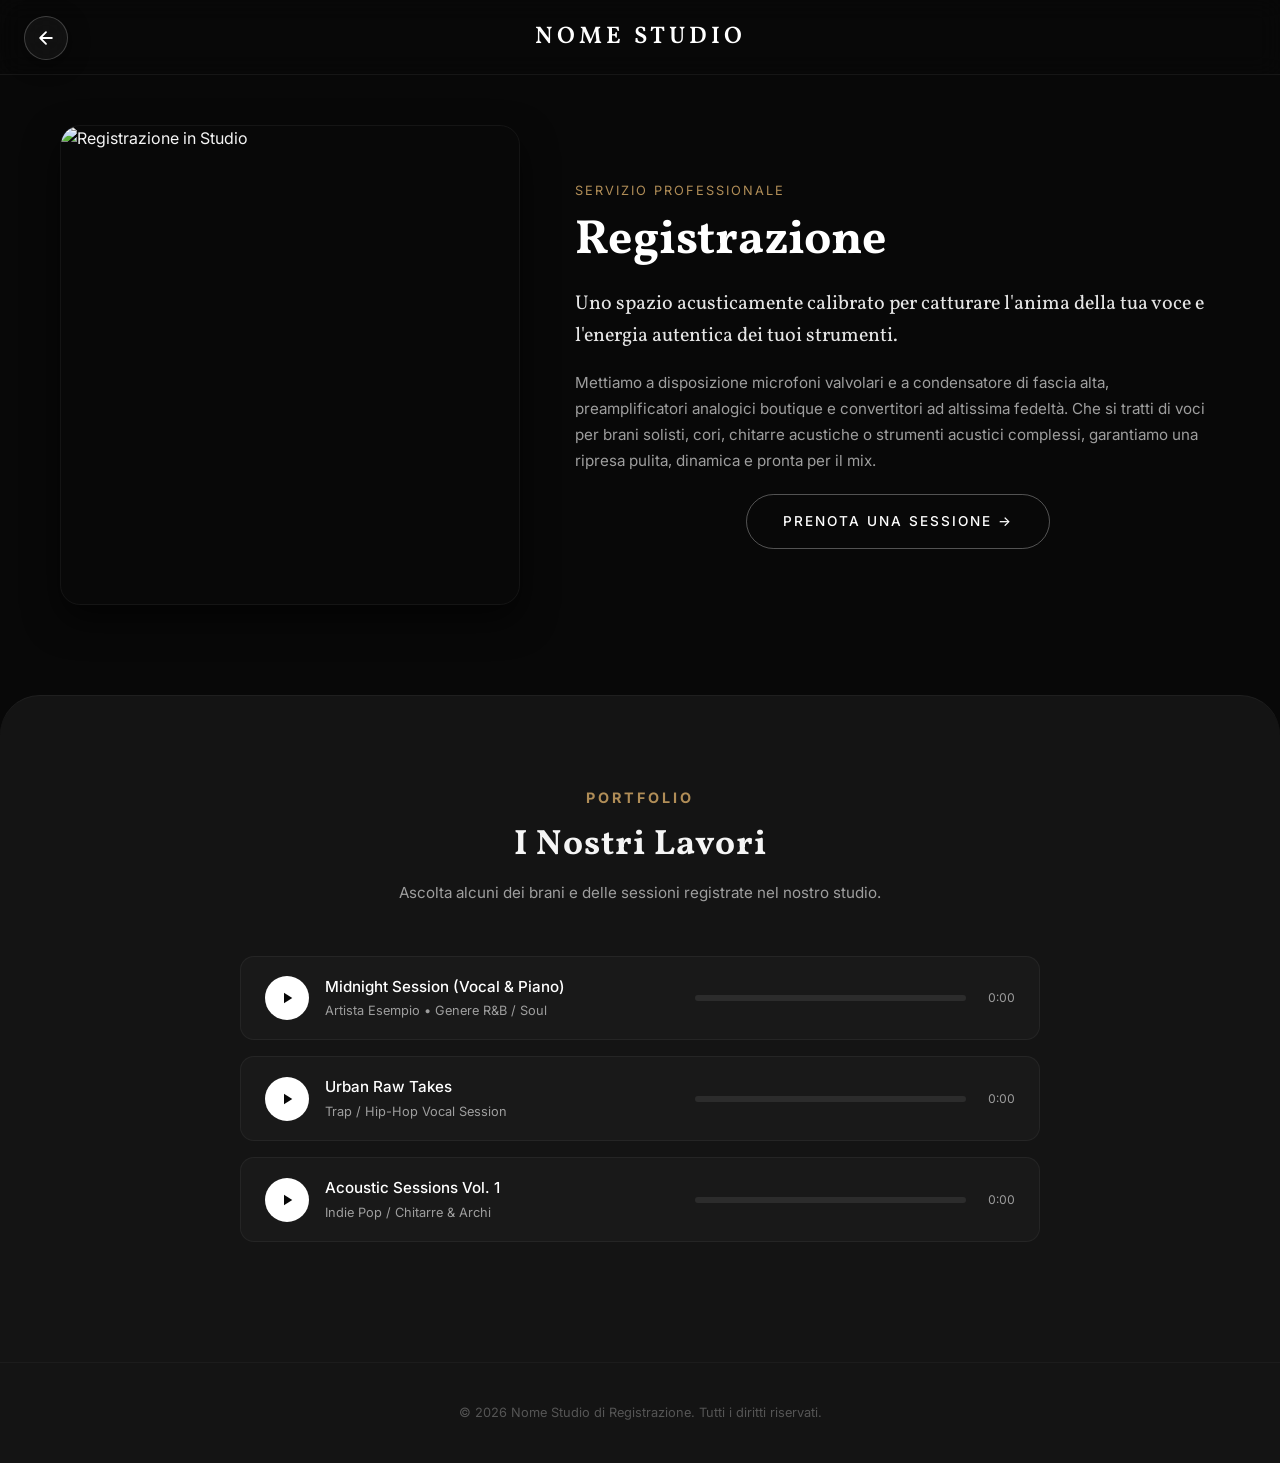
==== servizi/recording.html @ 6c274d0b "Update recording.html" ====
<!DOCTYPE html>
<html lang="it">
<head>
    <meta charset="UTF-8">
    <meta name="viewport" content="width=device-width, initial-scale=1.0">
    <title>Registrazione - Studio di Registrazione</title>
    
    <!-- Google Fonts -->
    <link rel="preconnect" href="https://fonts.googleapis.com">
    <link rel="preconnect" href="https://fonts.gstatic.com" crossorigin>
    <link href="https://fonts.googleapis.com/css2?family=Inter:wght@300;400;500;600&family=Vollkorn:ital,wght@0,400;0,600;0,700;1,400&display=swap" rel="stylesheet">
    
    <!-- File CSS dedicato ai servizi -->
    <link rel="stylesheet" href="servizi.css">
</head>
<body class="service-page-body">

    <!-- 1. PULSANTE FRECCIA FISSO -->
    <a href="../index.html" class="floating-back-btn" title="Torna alla Home" aria-label="Torna indietro">
        <svg width="20" height="20" viewBox="0 0 24 24" fill="none" stroke="currentColor" stroke-width="2.2" stroke-linecap="round" stroke-linejoin="round">
            <path d="M19 12H5M12 19l-7-7 7-7"/>
        </svg>
    </a>

    <!-- 2. HEADER FISSO -->
    <header class="main-header">
        <a href="../index.html" class="logo-link" title="Torna alla Home">
            <h1 class="logo-placeholder">NOME STUDIO</h1>
        </a>
    </header>

    <main class="service-detail-container">

        <!-- 3. PRESENTAZIONE SERVIZIO: FOTO + TESTO -->
        <section class="service-hero-section">
            <div class="container service-hero-grid">
                
                <!-- Immagine (con overlay sfumato e parallasse su mobile) -->
                <div class="service-cover-wrap">
                    <img src="https://images.unsplash.com/photo-1590602847861-f357a9332bbc?q=80&w=1000&auto=format&fit=crop" alt="Registrazione in Studio" class="service-cover-img">
                    <div class="service-cover-overlay"></div>
                </div>

                <!-- Testi + Bottone allineato a destra su PC -->
                <div class="service-info-wrap">
                    <span class="service-tag">Servizio Professionale</span>
                    <h2 class="service-title">Registrazione</h2>
                    
                    <div class="service-description">
                        <p class="lead-text">
                            Uno spazio acusticamente calibrato per catturare l'anima della tua voce e l'energia autentica dei tuoi strumenti.
                        </p>
                        <p>
                            Mettiamo a disposizione microfoni valvolari e a condensatore di fascia alta, preamplificatori analogici boutique e convertitori ad altissima fedeltà. Che si tratti di voci per brani solisti, cori, chitarre acustiche o strumenti acustici complessi, garantiamo una ripresa pulita, dinamica e pronta per il mix.
                        </p>
                    </div>

                    <!-- PULSANTE PRENOTAZIONE ALLINEATO AL TESTO -->
                    <div class="service-cta-wrapper">
                        <a href="../index.html#contactSection" class="service-cta-btn">Prenota una Sessione &rarr;</a>
                    </div>
                </div>

            </div>
        </section>

        <!-- 4. I NOSTRI LAVORI (PLAYER AUDIO CUSTOM) -->
        <section class="portfolio-section">
            <div class="container">
                <div class="portfolio-header">
                    <h3 class="section-subtitle">PORTFOLIO</h3>
                    <h2 class="portfolio-title">I Nostri Lavori</h2>
                    <p class="portfolio-desc">Ascolta alcuni dei brani e delle sessioni registrate nel nostro studio.</p>
                </div>

                <!-- Lista Tracce Audio -->
                <div class="audio-tracks-list">
                    
                    <!-- Traccia 1 -->
                    <div class="custom-audio-card" data-audio="https://www.soundhelix.com/examples/mp3/SoundHelix-Song-1.mp3">
                        <div class="track-left">
                            <button type="button" class="play-btn" aria-label="Riproduci">
                                <svg class="play-icon" viewBox="0 0 24 24" fill="currentColor"><path d="M8 5v14l11-7z"/></svg>
                                <svg class="pause-icon" viewBox="0 0 24 24" fill="currentColor"><path d="M6 19h4V5H6v14zm8-14v14h4V5h-4z"/></svg>
                            </button>
                            <div class="track-info">
                                <span class="track-name">Midnight Session (Vocal & Piano)</span>
                                <span class="track-artist">Artista Esempio • Genere R&B / Soul</span>
                            </div>
                        </div>

                        <div class="track-timeline">
                            <div class="progress-bar-container">
                                <div class="progress-fill"></div>
                            </div>
                            <span class="track-time">0:00</span>
                        </div>
                    </div>

                    <!-- Traccia 2 -->
                    <div class="custom-audio-card" data-audio="https://www.soundhelix.com/examples/mp3/SoundHelix-Song-2.mp3">
                        <div class="track-left">
                            <button type="button" class="play-btn" aria-label="Riproduci">
                                <svg class="play-icon" viewBox="0 0 24 24" fill="currentColor"><path d="M8 5v14l11-7z"/></svg>
                                <svg class="pause-icon" viewBox="0 0 24 24" fill="currentColor"><path d="M6 19h4V5H6v14zm8-14v14h4V5h-4z"/></svg>
                            </button>
                            <div class="track-info">
                                <span class="track-name">Urban Raw Takes</span>
                                <span class="track-artist">Trap / Hip-Hop Vocal Session</span>
                            </div>
                        </div>

                        <div class="track-timeline">
                            <div class="progress-bar-container">
                                <div class="progress-fill"></div>
                            </div>
                            <span class="track-time">0:00</span>
                        </div>
                    </div>

                    <!-- Traccia 3 -->
                    <div class="custom-audio-card" data-audio="https://www.soundhelix.com/examples/mp3/SoundHelix-Song-3.mp3">
                        <div class="track-left">
                            <button type="button" class="play-btn" aria-label="Riproduci">
                                <svg class="play-icon" viewBox="0 0 24 24" fill="currentColor"><path d="M8 5v14l11-7z"/></svg>
                                <svg class="pause-icon" viewBox="0 0 24 24" fill="currentColor"><path d="M6 19h4V5H6v14zm8-14v14h4V5h-4z"/></svg>
                            </button>
                            <div class="track-info">
                                <span class="track-name">Acoustic Sessions Vol. 1</span>
                                <span class="track-artist">Indie Pop / Chitarre & Archi</span>
                            </div>
                        </div>

                        <div class="track-timeline">
                            <div class="progress-bar-container">
                                <div class="progress-fill"></div>
                            </div>
                            <span class="track-time">0:00</span>
                        </div>
                    </div>

                </div>
            </div>
        </section>

    </main>

    <!-- FOOTER -->
    <footer class="footer">
        <p>&copy; 2026 Nome Studio di Registrazione. Tutti i diritti riservati.</p>
    </footer>

    <!-- SCRIPT AUDIO PLAYER + PARALLASSE MOBILE -->
    <script>
        document.addEventListener('DOMContentLoaded', () => {
            // 1. GESTIONE AUDIO PLAYER
            const cards = document.querySelectorAll('.custom-audio-card');
            let currentPlayingAudio = null;
            let currentPlayingCard = null;

            cards.forEach(card => {
                const audioSrc = card.getAttribute('data-audio');
                const audio = new Audio(audioSrc);
                const playBtn = card.querySelector('.play-btn');
                const progressFill = card.querySelector('.progress-fill');
                const progressContainer = card.querySelector('.progress-bar-container');
                const timeText = card.querySelector('.track-time');

                function formatTime(seconds) {
                    if (isNaN(seconds)) return '0:00';
                    const mins = Math.floor(seconds / 60);
                    const secs = Math.floor(seconds % 60);
                    return `${mins}:${secs < 10 ? '0' : ''}${secs}`;
                }

                playBtn.addEventListener('click', () => {
                    if (audio.paused) {
                        if (currentPlayingAudio && currentPlayingAudio !== audio) {
                            currentPlayingAudio.pause();
                            if (currentPlayingCard) currentPlayingCard.classList.remove('is-playing');
                        }
                        audio.play();
                        card.classList.add('is-playing');
                        currentPlayingAudio = audio;
                        currentPlayingCard = card;
                    } else {
                        audio.pause();
                        card.classList.remove('is-playing');
                    }
                });

                audio.addEventListener('timeupdate', () => {
                    const percent = (audio.currentTime / audio.duration) * 100;
                    progressFill.style.width = `${percent}%`;
                    timeText.textContent = formatTime(audio.currentTime);
                });

                progressContainer.addEventListener('click', (e) => {
                    const width = progressContainer.clientWidth;
                    const clickX = e.offsetX;
                    if (audio.duration) {
                        audio.currentTime = (clickX / width) * audio.duration;
                    }
                });

                audio.addEventListener('ended', () => {
                    card.classList.remove('is-playing');
                    progressFill.style.width = '0%';
                    timeText.textContent = '0:00';
                });
            });

            // 2. PARALLASSE SU MOBILE PER LA COPERTINA
            const coverImg = document.querySelector('.service-cover-img');
            window.addEventListener('scroll', () => {
                if (window.innerWidth <= 900 && coverImg) {
                    const scrollY = window.pageYOffset;
                    if (scrollY < window.innerHeight) {
                        coverImg.style.transform = `translate3d(0, ${scrollY * 0.35}px, 0)`;
                    }
                }
            }, { passive: true });
        });
    </script>
</body>
</html>
---- servizi/servizi.css ----
/* ========================================================
   RESET & VARIABILI GLOBALI
   ======================================================== */
* {
    margin: 0;
    padding: 0;
    box-sizing: border-box;
}

:root {
    --bg-black: #080808;
    --card-bg: #141414;
    --card-player: #191919;
    --text-white: #f5f5f5;
    --text-muted: #9e9e9e;
    --accent-gold: #b08d57;
    --font-heading: 'Vollkorn', serif;
    --font-body: 'Inter', sans-serif;
    --transition: all 0.4s cubic-bezier(0.16, 1, 0.3, 1);
}

body {
    background-color: var(--bg-black);
    color: var(--text-white);
    font-family: var(--font-body);
    line-height: 1.6;
    padding-top: 105px;
    -webkit-tap-highlight-color: transparent;
}

.container {
    max-width: 1200px;
    margin: 0 auto;
    padding: 0 20px;
}

/* ========================================================
   FRECCIA INDIETRO FISSA
   ======================================================== */
.floating-back-btn {
    position: fixed;
    top: 16px;
    left: 24px;
    width: 44px !important;
    height: 44px !important;
    min-width: 44px !important;
    max-width: 44px !important;
    min-height: 44px !important;
    max-height: 44px !important;
    border-radius: 50%;
    background: rgba(20, 20, 20, 0.75);
    backdrop-filter: blur(12px);
    -webkit-backdrop-filter: blur(12px);
    border: 1px solid rgba(255, 255, 255, 0.2);
    color: #ffffff;
    display: flex;
    align-items: center;
    justify-content: center;
    z-index: 10000;
    text-decoration: none;
    box-shadow: 0 4px 20px rgba(0, 0, 0, 0.5);
    transition: var(--transition);
}

.floating-back-btn svg {
    width: 20px !important;
    height: 20px !important;
    display: block;
    transition: transform 0.3s ease;
}

.floating-back-btn:hover {
    background: rgba(176, 141, 87, 0.25);
    border-color: var(--accent-gold);
    color: var(--accent-gold);
    transform: scale(1.05);
}

.floating-back-btn:hover svg {
    transform: translateX(-3px);
}

@media (max-width: 768px) {
    .floating-back-btn {
        top: 11px;
        left: 14px;
        width: 40px !important;
        height: 40px !important;
    }
}

/* ========================================================
   2. HEADER FISSO
   ======================================================== */
.main-header {
    position: fixed;
    top: 0;
    left: 0;
    width: 100%;
    height: 75px;
    display: flex;
    justify-content: center;
    align-items: center;
    background: rgba(8, 8, 8, 0.88);
    backdrop-filter: blur(12px);
    -webkit-backdrop-filter: blur(12px);
    border-bottom: 1px solid rgba(255, 255, 255, 0.06);
    z-index: 9999;
}

.logo-link {
    text-decoration: none !important;
    color: #ffffff !important;
    display: inline-block;
}

.logo-placeholder {
    font-family: var(--font-heading);
    font-size: 1.5rem;
    letter-spacing: 4px;
    text-transform: uppercase;
    font-weight: 600;
    color: #ffffff !important;
    margin: 0;
}

/* ========================================================
   3. HERO DEL SERVIZIO
   ======================================================== */
.service-hero-section {
    padding-top: 20px;
    margin-bottom: 90px;
}

.service-hero-grid {
    display: grid;
    grid-template-columns: 460px 1fr;
    gap: 55px;
    align-items: center;
    margin-bottom: 45px;
}

/* Immagine a Sinistra */
.service-cover-wrap {
    width: 100%;
    height: 480px;
    border-radius: 20px;
    overflow: hidden;
    box-shadow: 0 15px 35px rgba(0, 0, 0, 0.6);
    border: 1px solid rgba(255, 255, 255, 0.05);
}

.service-cover-img {
    width: 100%;
    height: 100%;
    object-fit: cover;
    display: block;
    transition: transform 0.6s cubic-bezier(0.16, 1, 0.3, 1);
}

.service-cover-wrap:hover .service-cover-img {
    transform: scale(1.03);
}

/* Testo a Destra */
.service-tag {
    font-size: 0.8rem;
    letter-spacing: 2px;
    color: var(--accent-gold);
    text-transform: uppercase;
    display: block;
    margin-bottom: 12px;
}

.service-title {
    font-family: var(--font-heading);
    font-size: 3rem;
    color: #fff;
    margin-bottom: 20px;
    line-height: 1.15;
}

.service-description .lead-text {
    font-family: var(--font-heading);
    font-size: 1.25rem;
    color: #e5e5e5;
    line-height: 1.6;
    margin-bottom: 18px;
}

.service-description p {
    color: var(--text-muted);
    font-size: 0.95rem;
    line-height: 1.7;
}

/* Tasto Prenota Centrato */
.service-cta-wrapper {
    text-align: center;
    margin-top: 20px;
}

.service-cta-btn {
    display: inline-block;
    background-color: transparent;
    color: #fff;
    border: 1px solid rgba(255, 255, 255, 0.3);
    padding: 16px 36px;
    border-radius: 30px;
    font-size: 0.85rem;
    font-weight: 500;
    text-transform: uppercase;
    letter-spacing: 2px;
    text-decoration: none;
    transition: var(--transition);
}

.service-cta-btn:hover {
    background-color: var(--accent-gold);
    border-color: var(--accent-gold);
    color: #fff;
    transform: translateY(-3px);
    box-shadow: 0 10px 25px rgba(176, 141, 87, 0.25);
}

/* ========================================================
   4. SEZIONE PORTFOLIO & AUDIO PLAYER
   ======================================================== */
.portfolio-section {
    padding: 90px 0 120px;
    background-color: var(--card-bg);
    border-top: 1px solid #1f1f1f;
    border-radius: 40px 40px 0 0;
}

.portfolio-header {
    text-align: center;
    margin-bottom: 50px;
}

.section-subtitle {
    font-size: 0.9rem;
    letter-spacing: 3px;
    color: var(--accent-gold);
    text-transform: uppercase;
    margin-bottom: 8px;
}

.portfolio-title {
    font-family: var(--font-heading);
    font-size: 2.2rem;
    letter-spacing: 1px;
    margin-bottom: 8px;
}

.portfolio-desc {
    color: var(--text-muted);
    font-size: 0.95rem;
}

.audio-tracks-list {
    max-width: 800px;
    margin: 0 auto;
    display: flex;
    flex-direction: column;
    gap: 16px;
}

.custom-audio-card {
    background: var(--card-player);
    border: 1px solid rgba(255, 255, 255, 0.05);
    border-radius: 14px;
    padding: 18px 24px;
    display: flex;
    align-items: center;
    justify-content: space-between;
    gap: 20px;
    transition: var(--transition);
}

.custom-audio-card:hover,
.custom-audio-card.is-playing {
    border-color: rgba(176, 141, 87, 0.4);
    background: #202020;
    box-shadow: 0 8px 25px rgba(0, 0, 0, 0.4);
}

.track-left {
    display: flex;
    align-items: center;
    gap: 16px;
    flex: 1;
    min-width: 200px;
}

.play-btn {
    width: 44px;
    height: 44px;
    border-radius: 50%;
    background-color: #fff;
    border: none;
    color: #080808;
    display: flex;
    align-items: center;
    justify-content: center;
    cursor: pointer;
    transition: var(--transition);
    flex-shrink: 0;
}

.play-btn svg {
    width: 18px;
    height: 18px;
}

.play-btn .pause-icon {
    display: none;
}

.custom-audio-card.is-playing .play-btn {
    background-color: var(--accent-gold);
    color: #fff;
}

.custom-audio-card.is-playing .play-btn .play-icon {
    display: none;
}

.custom-audio-card.is-playing .play-btn .pause-icon {
    display: block;
}

.play-btn:hover {
    transform: scale(1.08);
}

.track-info {
    display: flex;
    flex-direction: column;
}

.track-name {
    font-size: 0.95rem;
    font-weight: 500;
    color: #fff;
}

.track-artist {
    font-size: 0.8rem;
    color: var(--text-muted);
    margin-top: 2px;
}

.track-timeline {
    display: flex;
    align-items: center;
    gap: 14px;
    flex: 1;
    max-width: 320px;
}

.progress-bar-container {
    flex: 1;
    height: 6px;
    background: #2c2c2c;
    border-radius: 4px;
    position: relative;
    cursor: pointer;
    overflow: hidden;
}

.progress-fill {
    position: absolute;
    top: 0;
    left: 0;
    height: 100%;
    width: 0%;
    background: var(--accent-gold);
    border-radius: 4px;
    transition: width 0.1s linear;
}

.track-time {
    font-size: 0.75rem;
    color: var(--text-muted);
    font-variant-numeric: tabular-nums;
    min-width: 35px;
    text-align: right;
}

/* ========================================================
   5. FOOTER
   ======================================================== */
.footer {
    position: relative;
    background-color: var(--card-bg);
    padding: 40px 0;
    text-align: center;
    font-size: 0.8rem;
    color: #555;
    border-top: 1px solid #1c1c1c;
}

/* ========================================================
   6. RESPONSIVE
   ======================================================== */
@media (max-width: 900px) {
    body {
        padding-top: 85px;
    }

    .floating-back-btn {
        top: 12px;
        left: 14px;
        width: 40px;
        height: 40px;
    }

    .main-header {
        height: 65px;
    }

    .logo-placeholder {
        font-size: 1.25rem;
    }

    .service-hero-grid {
        grid-template-columns: 1fr;
        gap: 30px;
        margin-bottom: 30px;
    }

    .service-cover-wrap {
        height: 300px;
    }

    .service-title {
        font-size: 2.2rem;
    }

    .custom-audio-card {
        flex-direction: column;
        align-items: stretch;
        gap: 15px;
        padding: 16px;
    }

    .track-timeline {
        max-width: 100%;
    }

    .portfolio-section {
        padding: 60px 0 80px;
        border-radius: 28px 28px 0 0;
    }
}
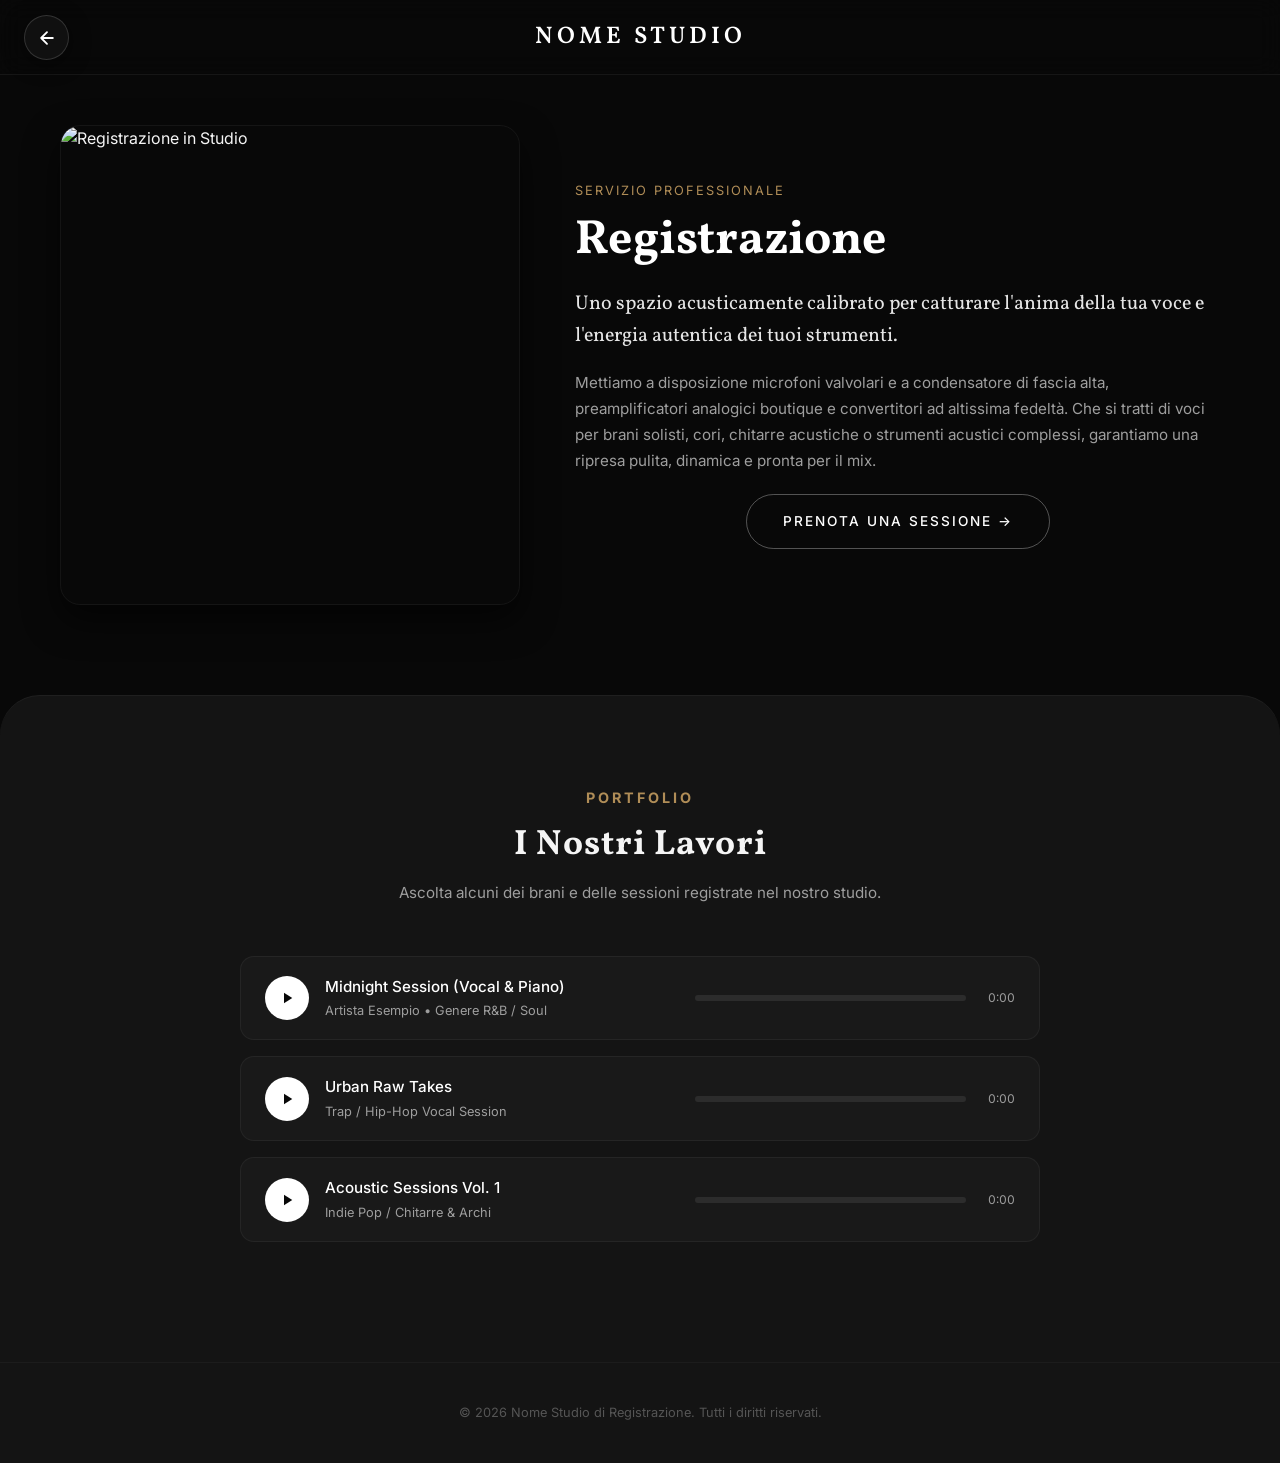
==== commit 70c7039e: "Update recording.html" ====
--- a/servizi/recording.html
+++ b/servizi/recording.html
@@ -31,17 +31,17 @@
 
     <main class="service-detail-container">
 
-        <!-- 3. PRESENTAZIONE SERVIZIO: FOTO + TESTO -->
+        <!-- 3. PRESENTAZIONE SERVIZIO -->
         <section class="service-hero-section">
             <div class="container service-hero-grid">
                 
-                <!-- Immagine (con overlay sfumato e parallasse su mobile) -->
+                <!-- Immagine di copertina (con sfumatura + parallasse su mobile) -->
                 <div class="service-cover-wrap">
                     <img src="https://images.unsplash.com/photo-1590602847861-f357a9332bbc?q=80&w=1000&auto=format&fit=crop" alt="Registrazione in Studio" class="service-cover-img">
                     <div class="service-cover-overlay"></div>
                 </div>
 
-                <!-- Testi + Bottone allineato a destra su PC -->
+                <!-- Testi + Bottone (Desktop a destra allineato a sx) -->
                 <div class="service-info-wrap">
                     <span class="service-tag">Servizio Professionale</span>
                     <h2 class="service-title">Registrazione</h2>
@@ -55,7 +55,7 @@
                         </p>
                     </div>
 
-                    <!-- PULSANTE PRENOTAZIONE ALLINEATO AL TESTO -->
+                    <!-- PULSANTE ALLINEATO A SINISTRA SOTTO IL TESTO -->
                     <div class="service-cta-wrapper">
                         <a href="../index.html#contactSection" class="service-cta-btn">Prenota una Sessione &rarr;</a>
                     </div>
@@ -210,13 +210,14 @@
                 });
             });
 
-            // 2. PARALLASSE SU MOBILE PER LA COPERTINA
+            // 2. PARALLASSE SU MOBILE PER LA FOTO DI COPERTINA
             const coverImg = document.querySelector('.service-cover-img');
             window.addEventListener('scroll', () => {
                 if (window.innerWidth <= 900 && coverImg) {
                     const scrollY = window.pageYOffset;
                     if (scrollY < window.innerHeight) {
-                        coverImg.style.transform = `translate3d(0, ${scrollY * 0.35}px, 0)`;
+                        // L'immagine si muove più lentamente rispetto allo scroll
+                        coverImg.style.transform = `translate3d(0, ${scrollY * 0.38}px, 0)`;
                     }
                 }
             }, { passive: true });
--- a/servizi/servizi.css
+++ b/servizi/servizi.css
@@ -35,23 +35,19 @@
 }
 
 /* ========================================================
-   FRECCIA INDIETRO FISSA
+   1. FRECCIA INDIETRO FISSA (FLOATING BUTTON)
    ======================================================== */
 .floating-back-btn {
     position: fixed;
-    top: 16px;
+    top: 15px;
     left: 24px;
-    width: 44px !important;
-    height: 44px !important;
-    min-width: 44px !important;
-    max-width: 44px !important;
-    min-height: 44px !important;
-    max-height: 44px !important;
+    width: 45px;
+    height: 45px;
     border-radius: 50%;
-    background: rgba(20, 20, 20, 0.75);
+    background: rgba(20, 20, 20, 0.7);
     backdrop-filter: blur(12px);
     -webkit-backdrop-filter: blur(12px);
-    border: 1px solid rgba(255, 255, 255, 0.2);
+    border: 1px solid rgba(255, 255, 255, 0.15);
     color: #ffffff;
     display: flex;
     align-items: center;
@@ -63,30 +59,20 @@
 }
 
 .floating-back-btn svg {
-    width: 20px !important;
-    height: 20px !important;
-    display: block;
+    width: 20px;
+    height: 20px;
     transition: transform 0.3s ease;
 }
 
 .floating-back-btn:hover {
-    background: rgba(176, 141, 87, 0.25);
+    background: rgba(176, 141, 87, 0.2);
     border-color: var(--accent-gold);
     color: var(--accent-gold);
-    transform: scale(1.05);
+    transform: scale(1.08);
 }
 
 .floating-back-btn:hover svg {
     transform: translateX(-3px);
-}
-
-@media (max-width: 768px) {
-    .floating-back-btn {
-        top: 11px;
-        left: 14px;
-        width: 40px !important;
-        height: 40px !important;
-    }
 }
 
 /* ========================================================
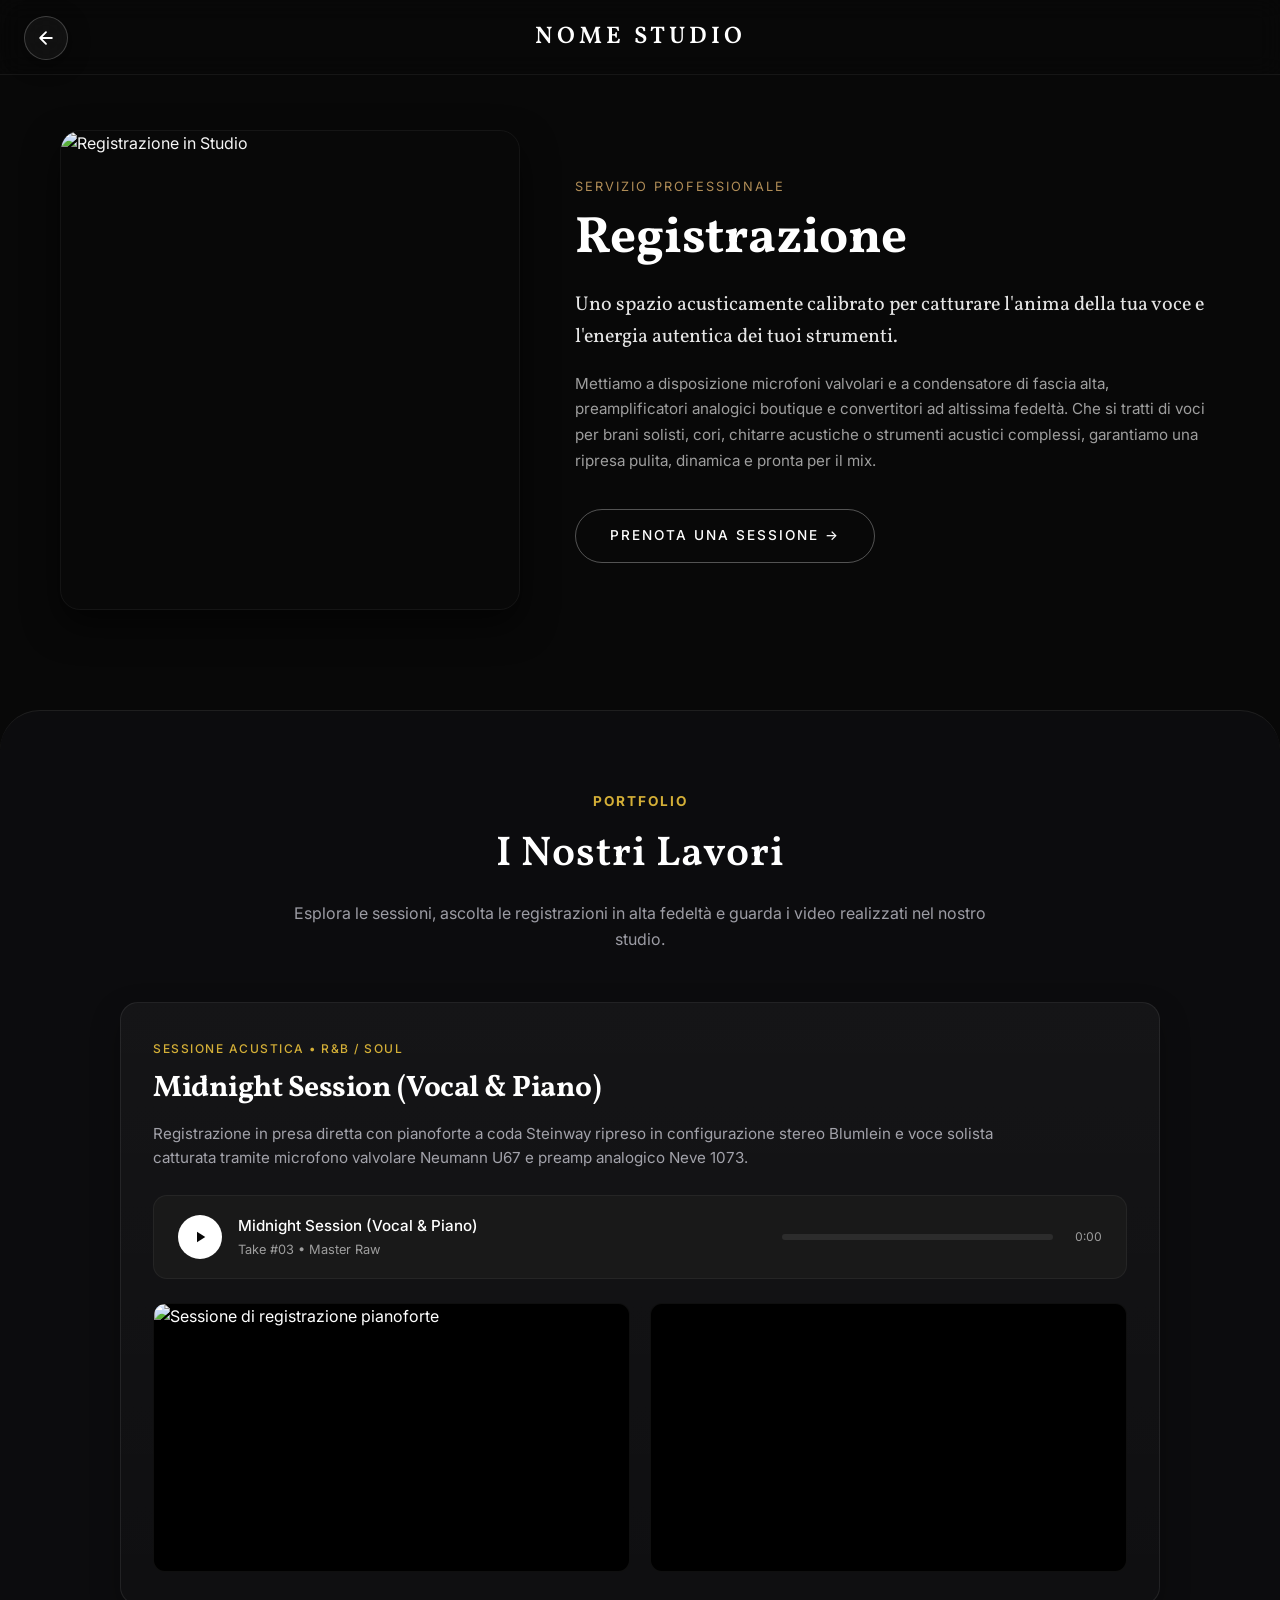
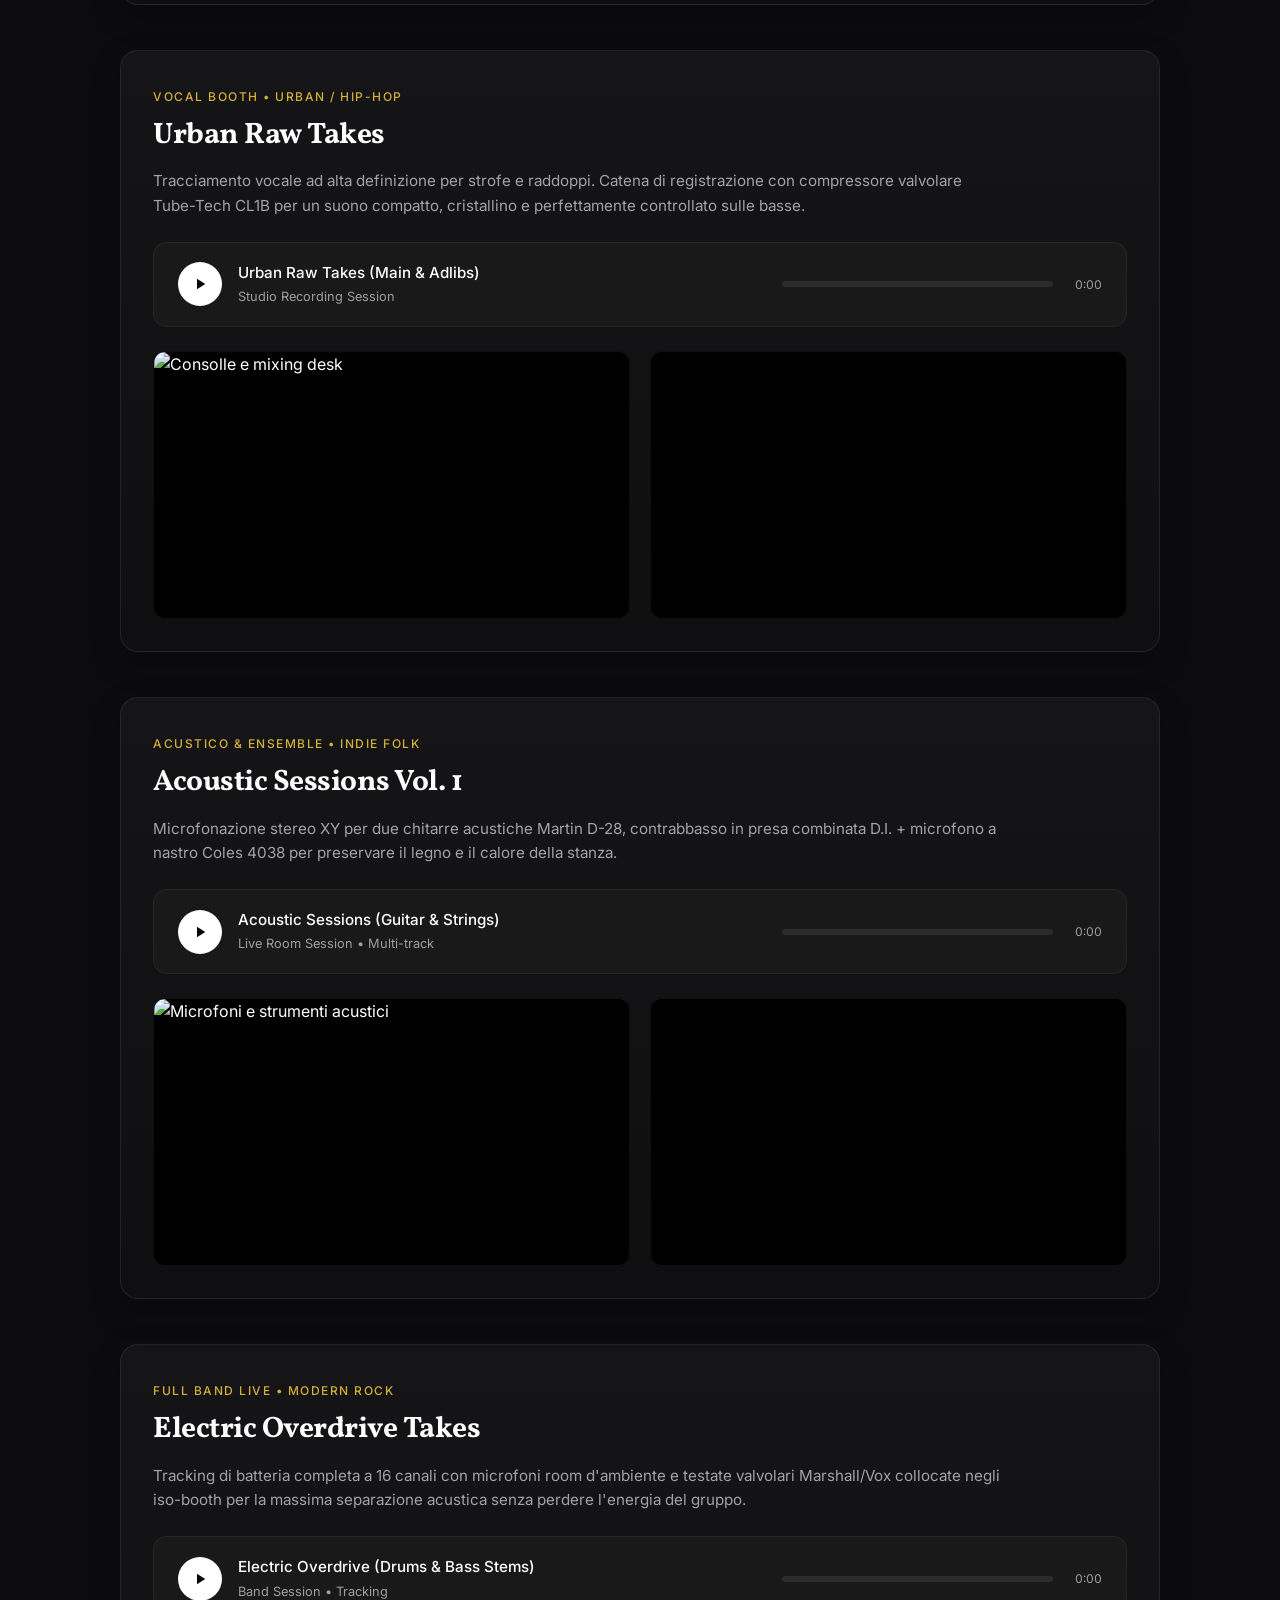
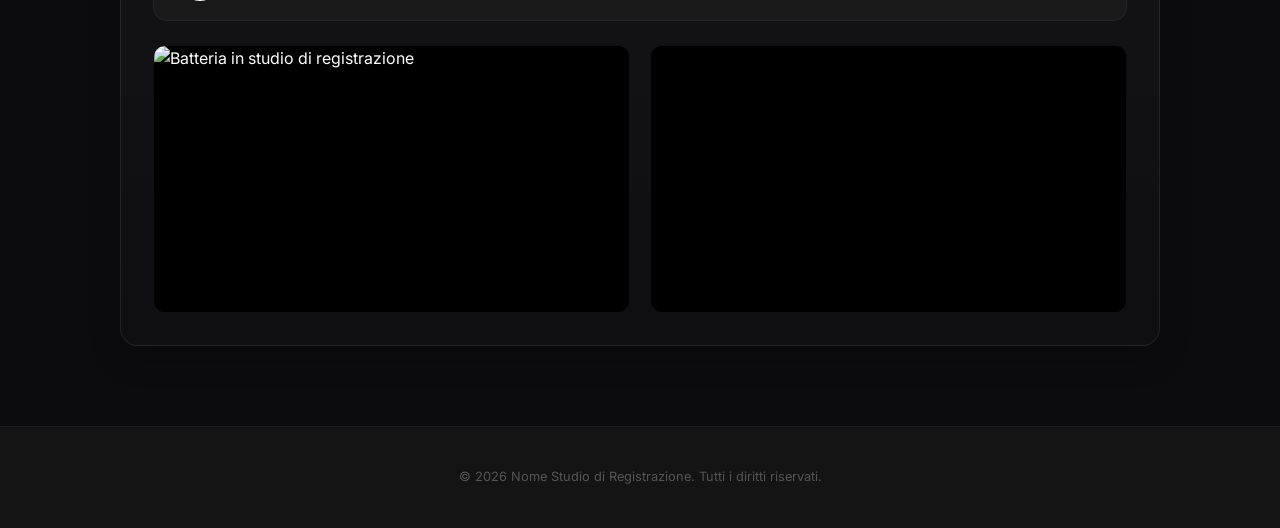
==== commit 88f87a31: "Update recording.html" ====
--- a/servizi/recording.html
+++ b/servizi/recording.html
@@ -12,6 +12,164 @@
     
     <!-- File CSS dedicato ai servizi -->
     <link rel="stylesheet" href="servizi.css">
+
+    <!-- STILI DEDICATI ALLA SEZIONE PORTFOLIO PROGETTI -->
+    <style>
+        /* Portfolio Wrapper & Header */
+        .portfolio-section {
+            padding: 80px 0;
+            background-color: #0c0c0e;
+            color: #ffffff;
+        }
+
+        .portfolio-header {
+            text-align: center;
+            max-width: 700px;
+            margin: 0 auto 50px auto;
+        }
+
+        .section-subtitle {
+            font-family: 'Inter', sans-serif;
+            font-size: 0.85rem;
+            letter-spacing: 2px;
+            text-transform: uppercase;
+            color: #d4af37; /* Accento dorato / caldo studio */
+            margin-bottom: 8px;
+        }
+
+        .portfolio-title {
+            font-family: 'Vollkorn', serif;
+            font-size: 2.6rem;
+            margin-bottom: 14px;
+            font-weight: 600;
+        }
+
+        .portfolio-desc {
+            font-family: 'Inter', sans-serif;
+            font-size: 1rem;
+            color: #9c9ca4;
+            line-height: 1.6;
+        }
+
+        /* Lista Progetti */
+        .projects-wrapper {
+            display: flex;
+            flex-direction: column;
+            gap: 45px;
+            max-width: 1080px;
+            margin: 0 auto;
+            padding: 0 20px;
+        }
+
+        /* Card Singolo Progetto */
+        .project-showcase-card {
+            background: linear-gradient(180deg, rgba(255, 255, 255, 0.04) 0%, rgba(255, 255, 255, 0.015) 100%);
+            border: 1px solid rgba(255, 255, 255, 0.08);
+            border-radius: 18px;
+            padding: 32px;
+            transition: border-color 0.3s ease, box-shadow 0.3s ease;
+            box-shadow: 0 12px 30px rgba(0, 0, 0, 0.25);
+        }
+
+        .project-showcase-card:hover {
+            border-color: rgba(255, 255, 255, 0.16);
+            box-shadow: 0 16px 40px rgba(0, 0, 0, 0.4);
+        }
+
+        /* Testata Progetto (Titolo & Descrizione) */
+        .project-meta-tag {
+            display: inline-block;
+            font-family: 'Inter', sans-serif;
+            font-size: 0.75rem;
+            text-transform: uppercase;
+            letter-spacing: 1.5px;
+            color: #d4af37;
+            margin-bottom: 6px;
+            font-weight: 500;
+        }
+
+        .project-heading {
+            font-family: 'Vollkorn', serif;
+            font-size: 1.85rem;
+            margin: 0 0 10px 0;
+            color: #fff;
+            letter-spacing: -0.5px;
+        }
+
+        .project-summary {
+            font-family: 'Inter', sans-serif;
+            font-size: 0.95rem;
+            line-height: 1.6;
+            color: #a2a2aa;
+            margin: 0 0 24px 0;
+            max-width: 850px;
+        }
+
+        /* Audio Player Integration */
+        .project-audio-container {
+            margin-bottom: 24px;
+        }
+
+        /* Media Grid (Immagine + Video affiancati) */
+        .project-media-row {
+            display: grid;
+            grid-template-columns: 1fr 1fr;
+            gap: 20px;
+        }
+
+        .media-box {
+            position: relative;
+            border-radius: 12px;
+            overflow: hidden;
+            aspect-ratio: 16 / 9;
+            background: #000;
+            border: 1px solid rgba(255, 255, 255, 0.06);
+        }
+
+        /* Immagine */
+        .project-photo {
+            width: 100%;
+            height: 100%;
+            object-fit: cover;
+            display: block;
+            transition: transform 0.5s ease;
+        }
+
+        .project-showcase-card:hover .project-photo {
+            transform: scale(1.03);
+        }
+
+        /* Video YouTube */
+        .project-video iframe {
+            position: absolute;
+            top: 0;
+            left: 0;
+            width: 100%;
+            height: 100%;
+            border: none;
+            display: block;
+        }
+
+        /* Responsive Mobile & Tablet */
+        @media (max-width: 850px) {
+            .project-showcase-card {
+                padding: 22px;
+            }
+
+            .portfolio-title {
+                font-size: 2rem;
+            }
+
+            .project-heading {
+                font-size: 1.5rem;
+            }
+
+            .project-media-row {
+                grid-template-columns: 1fr; /* Sotto gli 850px si incolonnano: Audio -> Immagine -> Video */
+                gap: 16px;
+            }
+        }
+    </style>
 </head>
 <body class="service-page-body">
 
@@ -64,80 +222,208 @@
             </div>
         </section>
 
-        <!-- 4. I NOSTRI LAVORI (PLAYER AUDIO CUSTOM) -->
+        <!-- 4. I NOSTRI LAVORI (PORTFOLIO PROGETTI) -->
         <section class="portfolio-section">
             <div class="container">
                 <div class="portfolio-header">
                     <h3 class="section-subtitle">PORTFOLIO</h3>
                     <h2 class="portfolio-title">I Nostri Lavori</h2>
-                    <p class="portfolio-desc">Ascolta alcuni dei brani e delle sessioni registrate nel nostro studio.</p>
+                    <p class="portfolio-desc">Esplora le sessioni, ascolta le registrazioni in alta fedeltà e guarda i video realizzati nel nostro studio.</p>
                 </div>
 
-                <!-- Lista Tracce Audio -->
-                <div class="audio-tracks-list">
-                    
-                    <!-- Traccia 1 -->
-                    <div class="custom-audio-card" data-audio="https://www.soundhelix.com/examples/mp3/SoundHelix-Song-1.mp3">
-                        <div class="track-left">
-                            <button type="button" class="play-btn" aria-label="Riproduci">
-                                <svg class="play-icon" viewBox="0 0 24 24" fill="currentColor"><path d="M8 5v14l11-7z"/></svg>
-                                <svg class="pause-icon" viewBox="0 0 24 24" fill="currentColor"><path d="M6 19h4V5H6v14zm8-14v14h4V5h-4z"/></svg>
-                            </button>
-                            <div class="track-info">
-                                <span class="track-name">Midnight Session (Vocal & Piano)</span>
-                                <span class="track-artist">Artista Esempio • Genere R&B / Soul</span>
-                            </div>
-                        </div>
-
-                        <div class="track-timeline">
-                            <div class="progress-bar-container">
-                                <div class="progress-fill"></div>
-                            </div>
-                            <span class="track-time">0:00</span>
-                        </div>
-                    </div>
-
-                    <!-- Traccia 2 -->
-                    <div class="custom-audio-card" data-audio="https://www.soundhelix.com/examples/mp3/SoundHelix-Song-2.mp3">
-                        <div class="track-left">
-                            <button type="button" class="play-btn" aria-label="Riproduci">
-                                <svg class="play-icon" viewBox="0 0 24 24" fill="currentColor"><path d="M8 5v14l11-7z"/></svg>
-                                <svg class="pause-icon" viewBox="0 0 24 24" fill="currentColor"><path d="M6 19h4V5H6v14zm8-14v14h4V5h-4z"/></svg>
-                            </button>
-                            <div class="track-info">
-                                <span class="track-name">Urban Raw Takes</span>
-                                <span class="track-artist">Trap / Hip-Hop Vocal Session</span>
-                            </div>
-                        </div>
-
-                        <div class="track-timeline">
-                            <div class="progress-bar-container">
-                                <div class="progress-fill"></div>
-                            </div>
-                            <span class="track-time">0:00</span>
-                        </div>
-                    </div>
-
-                    <!-- Traccia 3 -->
-                    <div class="custom-audio-card" data-audio="https://www.soundhelix.com/examples/mp3/SoundHelix-Song-3.mp3">
-                        <div class="track-left">
-                            <button type="button" class="play-btn" aria-label="Riproduci">
-                                <svg class="play-icon" viewBox="0 0 24 24" fill="currentColor"><path d="M8 5v14l11-7z"/></svg>
-                                <svg class="pause-icon" viewBox="0 0 24 24" fill="currentColor"><path d="M6 19h4V5H6v14zm8-14v14h4V5h-4z"/></svg>
-                            </button>
-                            <div class="track-info">
-                                <span class="track-name">Acoustic Sessions Vol. 1</span>
-                                <span class="track-artist">Indie Pop / Chitarre & Archi</span>
-                            </div>
-                        </div>
-
-                        <div class="track-timeline">
-                            <div class="progress-bar-container">
-                                <div class="progress-fill"></div>
-                            </div>
-                            <span class="track-time">0:00</span>
-                        </div>
-                    </div>
+                <!-- LISTA PROGETTI -->
+                <div class="projects-wrapper">
+
+                    <!-- ==============================================
+                         PROGETTO 1
+                    ============================================== -->
+                    <article class="project-showcase-card">
+                        <!-- 1. Titolo e Tag -->
+                        <span class="project-meta-tag">Sessione Acustica • R&B / Soul</span>
+                        <h3 class="project-heading">Midnight Session (Vocal & Piano)</h3>
+
+                        <!-- 2. Breve Descrizione -->
+                        <p class="project-summary">
+                            Registrazione in presa diretta con pianoforte a coda Steinway ripreso in configurazione stereo Blumlein e voce solista catturata tramite microfono valvolare Neumann U67 e preamp analogico Neve 1073.
+                        </p>
+
+                        <!-- 3. Audio Player Custom -->
+                        <div class="project-audio-container">
+                            <div class="custom-audio-card" data-audio="https://www.soundhelix.com/examples/mp3/SoundHelix-Song-1.mp3">
+                                <div class="track-left">
+                                    <button type="button" class="play-btn" aria-label="Riproduci">
+                                        <svg class="play-icon" viewBox="0 0 24 24" fill="currentColor"><path d="M8 5v14l11-7z"/></svg>
+                                        <svg class="pause-icon" viewBox="0 0 24 24" fill="currentColor"><path d="M6 19h4V5H6v14zm8-14v14h4V5h-4z"/></svg>
+                                    </button>
+                                    <div class="track-info">
+                                        <span class="track-name">Midnight Session (Vocal & Piano)</span>
+                                        <span class="track-artist">Take #03 • Master Raw</span>
+                                    </div>
+                                </div>
+                                <div class="track-timeline">
+                                    <div class="progress-bar-container">
+                                        <div class="progress-fill"></div>
+                                    </div>
+                                    <span class="track-time">0:00</span>
+                                </div>
+                            </div>
+                        </div>
+
+                        <!-- 4. Immagine & 5. Video (Affiancati su Desktop, Incolonnati su Mobile) -->
+                        <div class="project-media-row">
+                            <!-- Immagine di Default -->
+                            <div class="media-box">
+                                <img src="https://images.unsplash.com/photo-1511671782779-c97d3d27a1d4?q=80&w=900&auto=format&fit=crop" alt="Sessione di registrazione pianoforte" class="project-photo">
+                            </div>
+
+                            <!-- Video YouTube Embed -->
+                            <div class="media-box project-video">
+                                <!-- Sostituisci "4Tr0otuiQuU" con l'ID effettivo del tuo video YouTube -->
+                                <iframe src="https://www.youtube-nocookie.com/embed/4Tr0otuiQuU?rel=0&modestbranding=1" title="Video Sessione 1" allow="accelerometer; autoplay; clipboard-write; encrypted-media; gyroscope; picture-in-picture; web-share" allowfullscreen></iframe>
+                            </div>
+                        </div>
+                    </article>
+
+
+                    <!-- ==============================================
+                         PROGETTO 2
+                    ============================================== -->
+                    <article class="project-showcase-card">
+                        <!-- 1. Titolo e Tag -->
+                        <span class="project-meta-tag">Vocal Booth • Urban / Hip-Hop</span>
+                        <h3 class="project-heading">Urban Raw Takes</h3>
+
+                        <!-- 2. Breve Descrizione -->
+                        <p class="project-summary">
+                            Tracciamento vocale ad alta definizione per strofe e raddoppi. Catena di registrazione con compressore valvolare Tube-Tech CL1B per un suono compatto, cristallino e perfettamente controllato sulle basse.
+                        </p>
+
+                        <!-- 3. Audio Player Custom -->
+                        <div class="project-audio-container">
+                            <div class="custom-audio-card" data-audio="https://www.soundhelix.com/examples/mp3/SoundHelix-Song-2.mp3">
+                                <div class="track-left">
+                                    <button type="button" class="play-btn" aria-label="Riproduci">
+                                        <svg class="play-icon" viewBox="0 0 24 24" fill="currentColor"><path d="M8 5v14l11-7z"/></svg>
+                                        <svg class="pause-icon" viewBox="0 0 24 24" fill="currentColor"><path d="M6 19h4V5H6v14zm8-14v14h4V5h-4z"/></svg>
+                                    </button>
+                                    <div class="track-info">
+                                        <span class="track-name">Urban Raw Takes (Main & Adlibs)</span>
+                                        <span class="track-artist">Studio Recording Session</span>
+                                    </div>
+                                </div>
+                                <div class="track-timeline">
+                                    <div class="progress-bar-container">
+                                        <div class="progress-fill"></div>
+                                    </div>
+                                    <span class="track-time">0:00</span>
+                                </div>
+                            </div>
+                        </div>
+
+                        <!-- 4. Immagine & 5. Video -->
+                        <div class="project-media-row">
+                            <div class="media-box">
+                                <img src="https://images.unsplash.com/photo-1598488035139-bdbb2231ce04?q=80&w=900&auto=format&fit=crop" alt="Consolle e mixing desk" class="project-photo">
+                            </div>
+                            <div class="media-box project-video">
+                                <iframe src="https://www.youtube-nocookie.com/embed/4Tr0otuiQuU?rel=0&modestbranding=1" title="Video Sessione 2" allow="accelerometer; autoplay; clipboard-write; encrypted-media; gyroscope; picture-in-picture; web-share" allowfullscreen></iframe>
+                            </div>
+                        </div>
+                    </article>
+
+
+                    <!-- ==============================================
+                         PROGETTO 3
+                    ============================================== -->
+                    <article class="project-showcase-card">
+                        <!-- 1. Titolo e Tag -->
+                        <span class="project-meta-tag">Acustico & Ensemble • Indie Folk</span>
+                        <h3 class="project-heading">Acoustic Sessions Vol. 1</h3>
+
+                        <!-- 2. Breve Descrizione -->
+                        <p class="project-summary">
+                            Microfonazione stereo XY per due chitarre acustiche Martin D-28, contrabbasso in presa combinata D.I. + microfono a nastro Coles 4038 per preservare il legno e il calore della stanza.
+                        </p>
+
+                        <!-- 3. Audio Player Custom -->
+                        <div class="project-audio-container">
+                            <div class="custom-audio-card" data-audio="https://www.soundhelix.com/examples/mp3/SoundHelix-Song-3.mp3">
+                                <div class="track-left">
+                                    <button type="button" class="play-btn" aria-label="Riproduci">
+                                        <svg class="play-icon" viewBox="0 0 24 24" fill="currentColor"><path d="M8 5v14l11-7z"/></svg>
+                                        <svg class="pause-icon" viewBox="0 0 24 24" fill="currentColor"><path d="M6 19h4V5H6v14zm8-14v14h4V5h-4z"/></svg>
+                                    </button>
+                                    <div class="track-info">
+                                        <span class="track-name">Acoustic Sessions (Guitar & Strings)</span>
+                                        <span class="track-artist">Live Room Session • Multi-track</span>
+                                    </div>
+                                </div>
+                                <div class="track-timeline">
+                                    <div class="progress-bar-container">
+                                        <div class="progress-fill"></div>
+                                    </div>
+                                    <span class="track-time">0:00</span>
+                                </div>
+                            </div>
+                        </div>
+
+                        <!-- 4. Immagine & 5. Video -->
+                        <div class="project-media-row">
+                            <div class="media-box">
+                                <img src="https://images.unsplash.com/photo-1514525253161-7a46d19cd819?q=80&w=900&auto=format&fit=crop" alt="Microfoni e strumenti acustici" class="project-photo">
+                            </div>
+                            <div class="media-box project-video">
+                                <iframe src="https://www.youtube-nocookie.com/embed/4Tr0otuiQuU?rel=0&modestbranding=1" title="Video Sessione 3" allow="accelerometer; autoplay; clipboard-write; encrypted-media; gyroscope; picture-in-picture; web-share" allowfullscreen></iframe>
+                            </div>
+                        </div>
+                    </article>
+
+
+                    <!-- ==============================================
+                         PROGETTO 4
+                    ============================================== -->
+                    <article class="project-showcase-card">
+                        <!-- 1. Titolo e Tag -->
+                        <span class="project-meta-tag">Full Band Live • Modern Rock</span>
+                        <h3 class="project-heading">Electric Overdrive Takes</h3>
+
+                        <!-- 2. Breve Descrizione -->
+                        <p class="project-summary">
+                            Tracking di batteria completa a 16 canali con microfoni room d'ambiente e testate valvolari Marshall/Vox collocate negli iso-booth per la massima separazione acustica senza perdere l'energia del gruppo.
+                        </p>
+
+                        <!-- 3. Audio Player Custom -->
+                        <div class="project-audio-container">
+                            <div class="custom-audio-card" data-audio="https://www.soundhelix.com/examples/mp3/SoundHelix-Song-1.mp3">
+                                <div class="track-left">
+                                    <button type="button" class="play-btn" aria-label="Riproduci">
+                                        <svg class="play-icon" viewBox="0 0 24 24" fill="currentColor"><path d="M8 5v14l11-7z"/></svg>
+                                        <svg class="pause-icon" viewBox="0 0 24 24" fill="currentColor"><path d="M6 19h4V5H6v14zm8-14v14h4V5h-4z"/></svg>
+                                    </button>
+                                    <div class="track-info">
+                                        <span class="track-name">Electric Overdrive (Drums & Bass Stems)</span>
+                                        <span class="track-artist">Band Session • Tracking</span>
+                                    </div>
+                                </div>
+                                <div class="track-timeline">
+                                    <div class="progress-bar-container">
+                                        <div class="progress-fill"></div>
+                                    </div>
+                                    <span class="track-time">0:00</span>
+                                </div>
+                            </div>
+                        </div>
+
+                        <!-- 4. Immagine & 5. Video -->
+                        <div class="project-media-row">
+                            <div class="media-box">
+                                <img src="https://images.unsplash.com/photo-1519892300165-cb5542fb47c7?q=80&w=900&auto=format&fit=crop" alt="Batteria in studio di registrazione" class="project-photo">
+                            </div>
+                            <div class="media-box project-video">
+                                <iframe src="https://www.youtube-nocookie.com/embed/4Tr0otuiQuU?rel=0&modestbranding=1" title="Video Sessione 4" allow="accelerometer; autoplay; clipboard-write; encrypted-media; gyroscope; picture-in-picture; web-share" allowfullscreen></iframe>
+                            </div>
+                        </div>
+                    </article>
 
                 </div>
             </div>
@@ -153,7 +439,7 @@
     <!-- SCRIPT AUDIO PLAYER + PARALLASSE MOBILE -->
     <script>
         document.addEventListener('DOMContentLoaded', () => {
-            // 1. GESTIONE AUDIO PLAYER
+            // 1. GESTIONE AUDIO PLAYER MULTIPLI
             const cards = document.querySelectorAll('.custom-audio-card');
             let currentPlayingAudio = null;
             let currentPlayingCard = null;
@@ -175,6 +461,7 @@
 
                 playBtn.addEventListener('click', () => {
                     if (audio.paused) {
+                        // Se c'è un altro brano in riproduzione, lo ferma
                         if (currentPlayingAudio && currentPlayingAudio !== audio) {
                             currentPlayingAudio.pause();
                             if (currentPlayingCard) currentPlayingCard.classList.remove('is-playing');
@@ -216,7 +503,6 @@
                 if (window.innerWidth <= 900 && coverImg) {
                     const scrollY = window.pageYOffset;
                     if (scrollY < window.innerHeight) {
-                        // L'immagine si muove più lentamente rispetto allo scroll
                         coverImg.style.transform = `translate3d(0, ${scrollY * 0.38}px, 0)`;
                     }
                 }
--- a/servizi/servizi.css
+++ b/servizi/servizi.css
@@ -35,19 +35,23 @@
 }
 
 /* ========================================================
-   1. FRECCIA INDIETRO FISSA (FLOATING BUTTON)
+   1. FRECCIA INDIETRO FISSA
    ======================================================== */
 .floating-back-btn {
     position: fixed;
-    top: 15px;
+    top: 16px;
     left: 24px;
-    width: 45px;
-    height: 45px;
+    width: 44px !important;
+    height: 44px !important;
+    min-width: 44px !important;
+    max-width: 44px !important;
+    min-height: 44px !important;
+    max-height: 44px !important;
     border-radius: 50%;
-    background: rgba(20, 20, 20, 0.7);
+    background: rgba(20, 20, 20, 0.75);
     backdrop-filter: blur(12px);
     -webkit-backdrop-filter: blur(12px);
-    border: 1px solid rgba(255, 255, 255, 0.15);
+    border: 1px solid rgba(255, 255, 255, 0.2);
     color: #ffffff;
     display: flex;
     align-items: center;
@@ -59,16 +63,17 @@
 }
 
 .floating-back-btn svg {
-    width: 20px;
-    height: 20px;
+    width: 20px !important;
+    height: 20px !important;
+    display: block;
     transition: transform 0.3s ease;
 }
 
 .floating-back-btn:hover {
-    background: rgba(176, 141, 87, 0.2);
+    background: rgba(176, 141, 87, 0.25);
     border-color: var(--accent-gold);
     color: var(--accent-gold);
-    transform: scale(1.08);
+    transform: scale(1.05);
 }
 
 .floating-back-btn:hover svg {
@@ -111,11 +116,11 @@
 }
 
 /* ========================================================
-   3. HERO DEL SERVIZIO
+   3. HERO DEL SERVIZIO (DESKTOP)
    ======================================================== */
 .service-hero-section {
-    padding-top: 20px;
-    margin-bottom: 90px;
+    padding-top: 25px;
+    margin-bottom: 100px;
 }
 
 .service-hero-grid {
@@ -123,11 +128,11 @@
     grid-template-columns: 460px 1fr;
     gap: 55px;
     align-items: center;
-    margin-bottom: 45px;
 }
 
 /* Immagine a Sinistra */
 .service-cover-wrap {
+    position: relative;
     width: 100%;
     height: 480px;
     border-radius: 20px;
@@ -148,7 +153,19 @@
     transform: scale(1.03);
 }
 
+.service-cover-overlay {
+    display: none; /* Attivo solo su mobile */
+}
+
 /* Testo a Destra */
+.service-info-wrap {
+    display: flex;
+    flex-direction: column;
+    justify-content: center;
+    align-items: flex-start;
+    text-align: left;
+}
+
 .service-tag {
     font-size: 0.8rem;
     letter-spacing: 2px;
@@ -160,7 +177,7 @@
 
 .service-title {
     font-family: var(--font-heading);
-    font-size: 3rem;
+    font-size: 3.2rem;
     color: #fff;
     margin-bottom: 20px;
     line-height: 1.15;
@@ -178,12 +195,16 @@
     color: var(--text-muted);
     font-size: 0.95rem;
     line-height: 1.7;
-}
-
-/* Tasto Prenota Centrato */
+    margin-bottom: 25px;
+}
+
+/* Tasto Prenota ALLINEATO A SINISTRA (Desktop) */
 .service-cta-wrapper {
-    text-align: center;
-    margin-top: 20px;
+    margin-top: 10px;
+    width: 100%;
+    display: flex;
+    justify-content: flex-start;
+    text-align: left;
 }
 
 .service-cta-btn {
@@ -191,7 +212,7 @@
     background-color: transparent;
     color: #fff;
     border: 1px solid rgba(255, 255, 255, 0.3);
-    padding: 16px 36px;
+    padding: 15px 34px;
     border-radius: 30px;
     font-size: 0.85rem;
     font-weight: 500;
@@ -388,18 +409,18 @@
 }
 
 /* ========================================================
-   6. RESPONSIVE
+   6. RESPONSIVE MOBILE (ALTEZZA CALIBRATA + BOTTONE CENTRATO)
    ======================================================== */
 @media (max-width: 900px) {
     body {
-        padding-top: 85px;
+        padding-top: 65px;
     }
 
     .floating-back-btn {
         top: 12px;
         left: 14px;
-        width: 40px;
-        height: 40px;
+        width: 40px !important;
+        height: 40px !important;
     }
 
     .main-header {
@@ -410,18 +431,83 @@
         font-size: 1.25rem;
     }
 
+    .service-hero-section {
+        padding-top: 0;
+        margin-bottom: 60px;
+    }
+
     .service-hero-grid {
         grid-template-columns: 1fr;
-        gap: 30px;
-        margin-bottom: 30px;
-    }
-
+        gap: 0;
+    }
+
+    /* Cover accorciata in altezza */
     .service-cover-wrap {
-        height: 300px;
+        width: 100vw;
+        height: 40vh; /* Calibrata per portare il titolo a metà schermo */
+        margin-left: -20px;
+        border-radius: 0;
+        border: none;
+        box-shadow: none;
+        overflow: hidden;
+        position: relative;
+    }
+
+    .service-cover-img {
+        position: absolute;
+        top: -15%;
+        left: 0;
+        width: 100%;
+        height: 140%;
+        object-fit: cover;
+        will-change: transform;
+    }
+
+    /* Sfumatura verso il fondo */
+    .service-cover-overlay {
+        display: block;
+        position: absolute;
+        inset: 0;
+        background: linear-gradient(
+            to top,
+            #080808 0%,
+            rgba(8, 8, 8, 0.95) 25%,
+            rgba(8, 8, 8, 0.45) 65%,
+            rgba(8, 8, 8, 0.05) 100%
+        );
+        pointer-events: none;
+    }
+
+    /* Il blocco testo sale sopra la sfumatura */
+    .service-info-wrap {
+        position: relative;
+        margin-top: -65px;
+        z-index: 5;
+        padding: 0;
+        width: 100%;
+        align-items: flex-start;
     }
 
     .service-title {
-        font-size: 2.2rem;
+        font-size: 2.3rem;
+        margin-bottom: 15px;
+    }
+
+    /* Tasto Prenota PERFETTAMENTE CENTRATO su mobile */
+    .service-cta-wrapper {
+        margin-top: 25px;
+        width: 100%;
+        display: flex;
+        justify-content: center; /* Centra orizzontalmente */
+        text-align: center;
+    }
+
+    .service-cta-btn {
+        width: auto;
+        display: inline-flex;
+        justify-content: center;
+        align-items: center;
+        padding: 15px 32px;
     }
 
     .custom-audio-card {
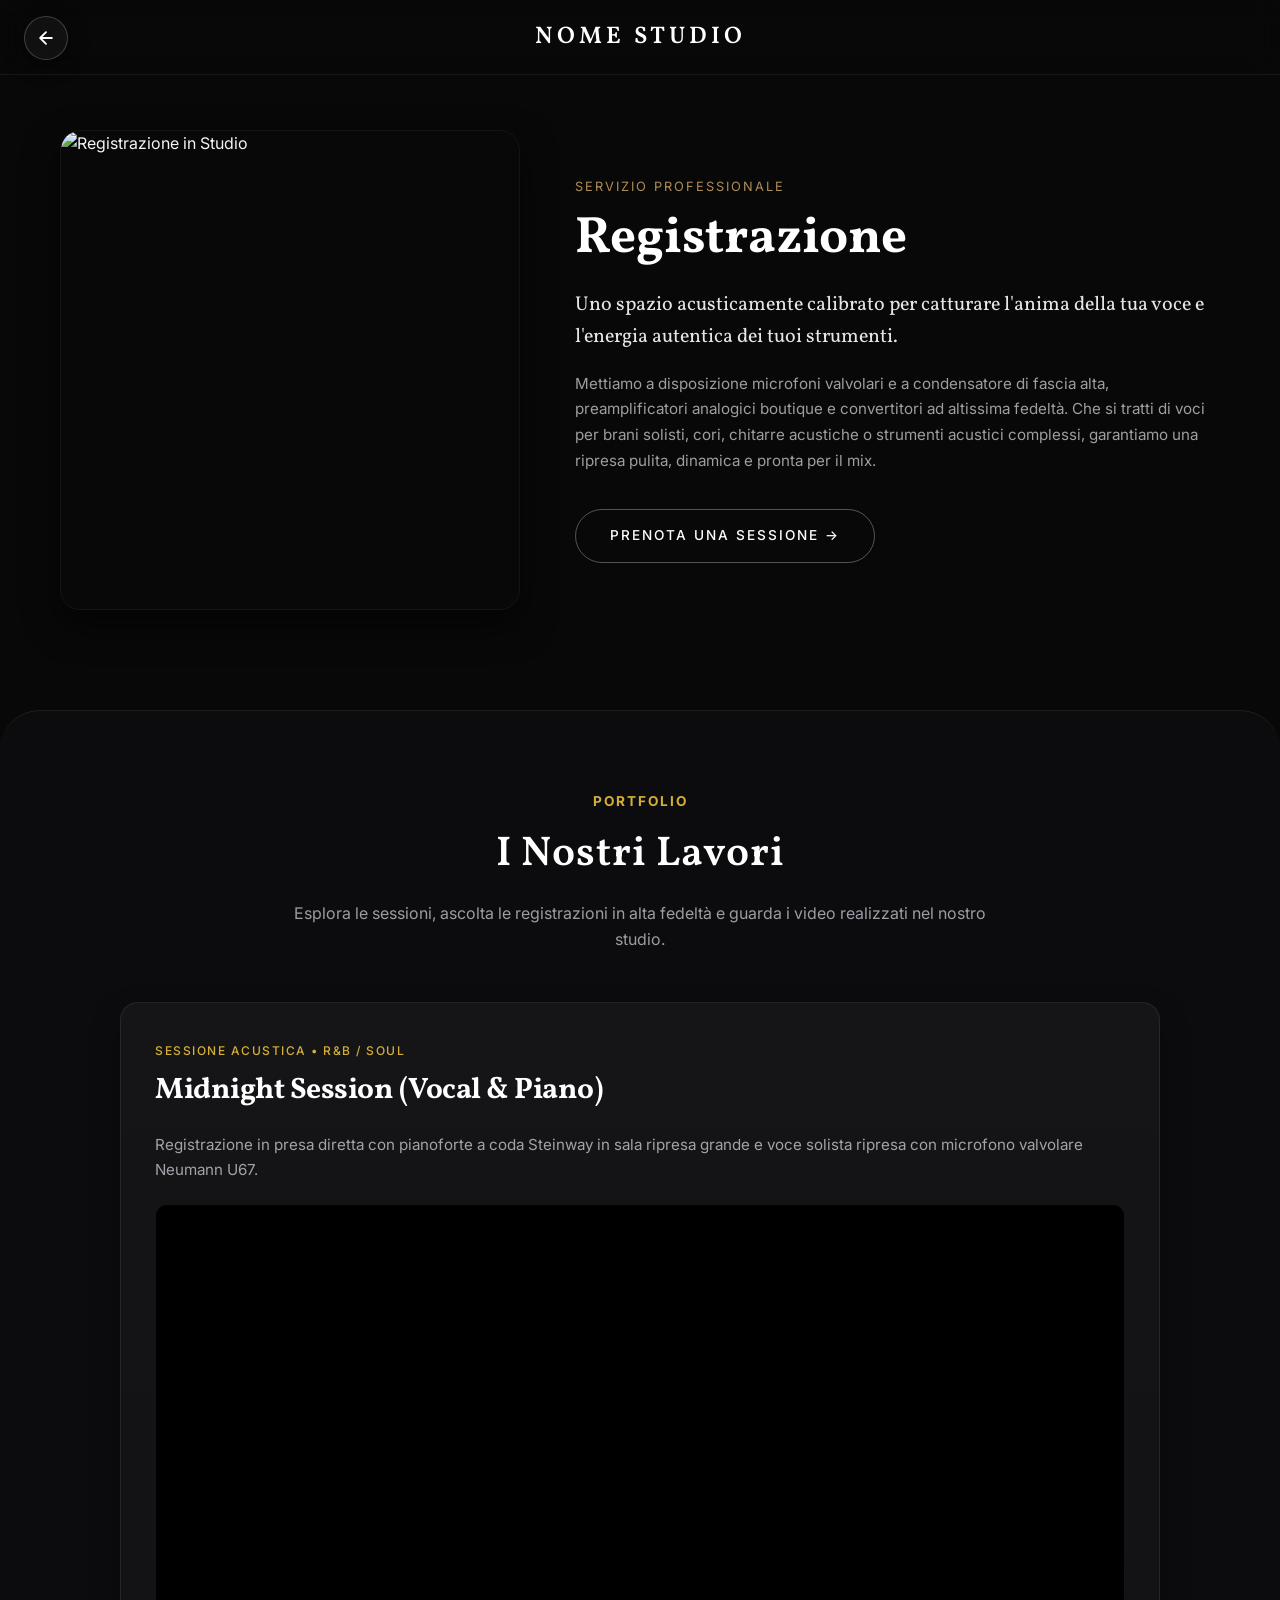
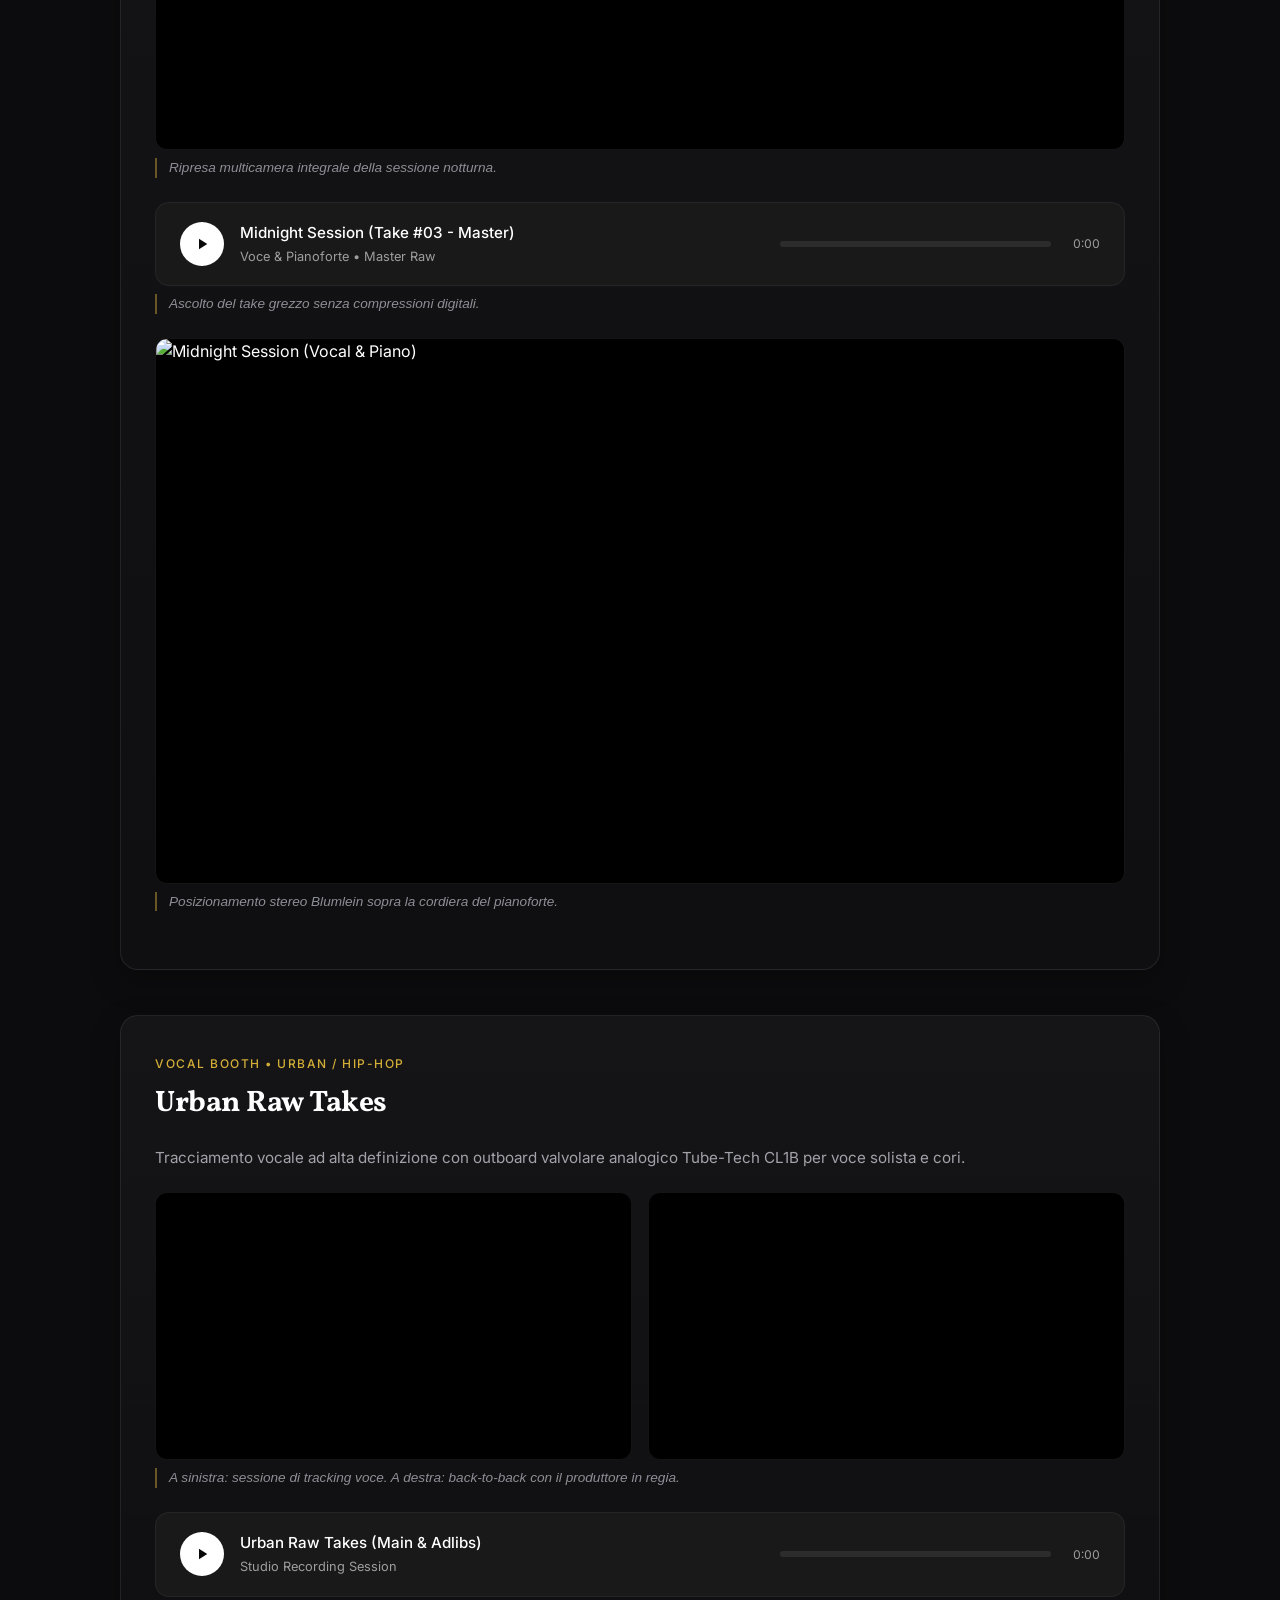
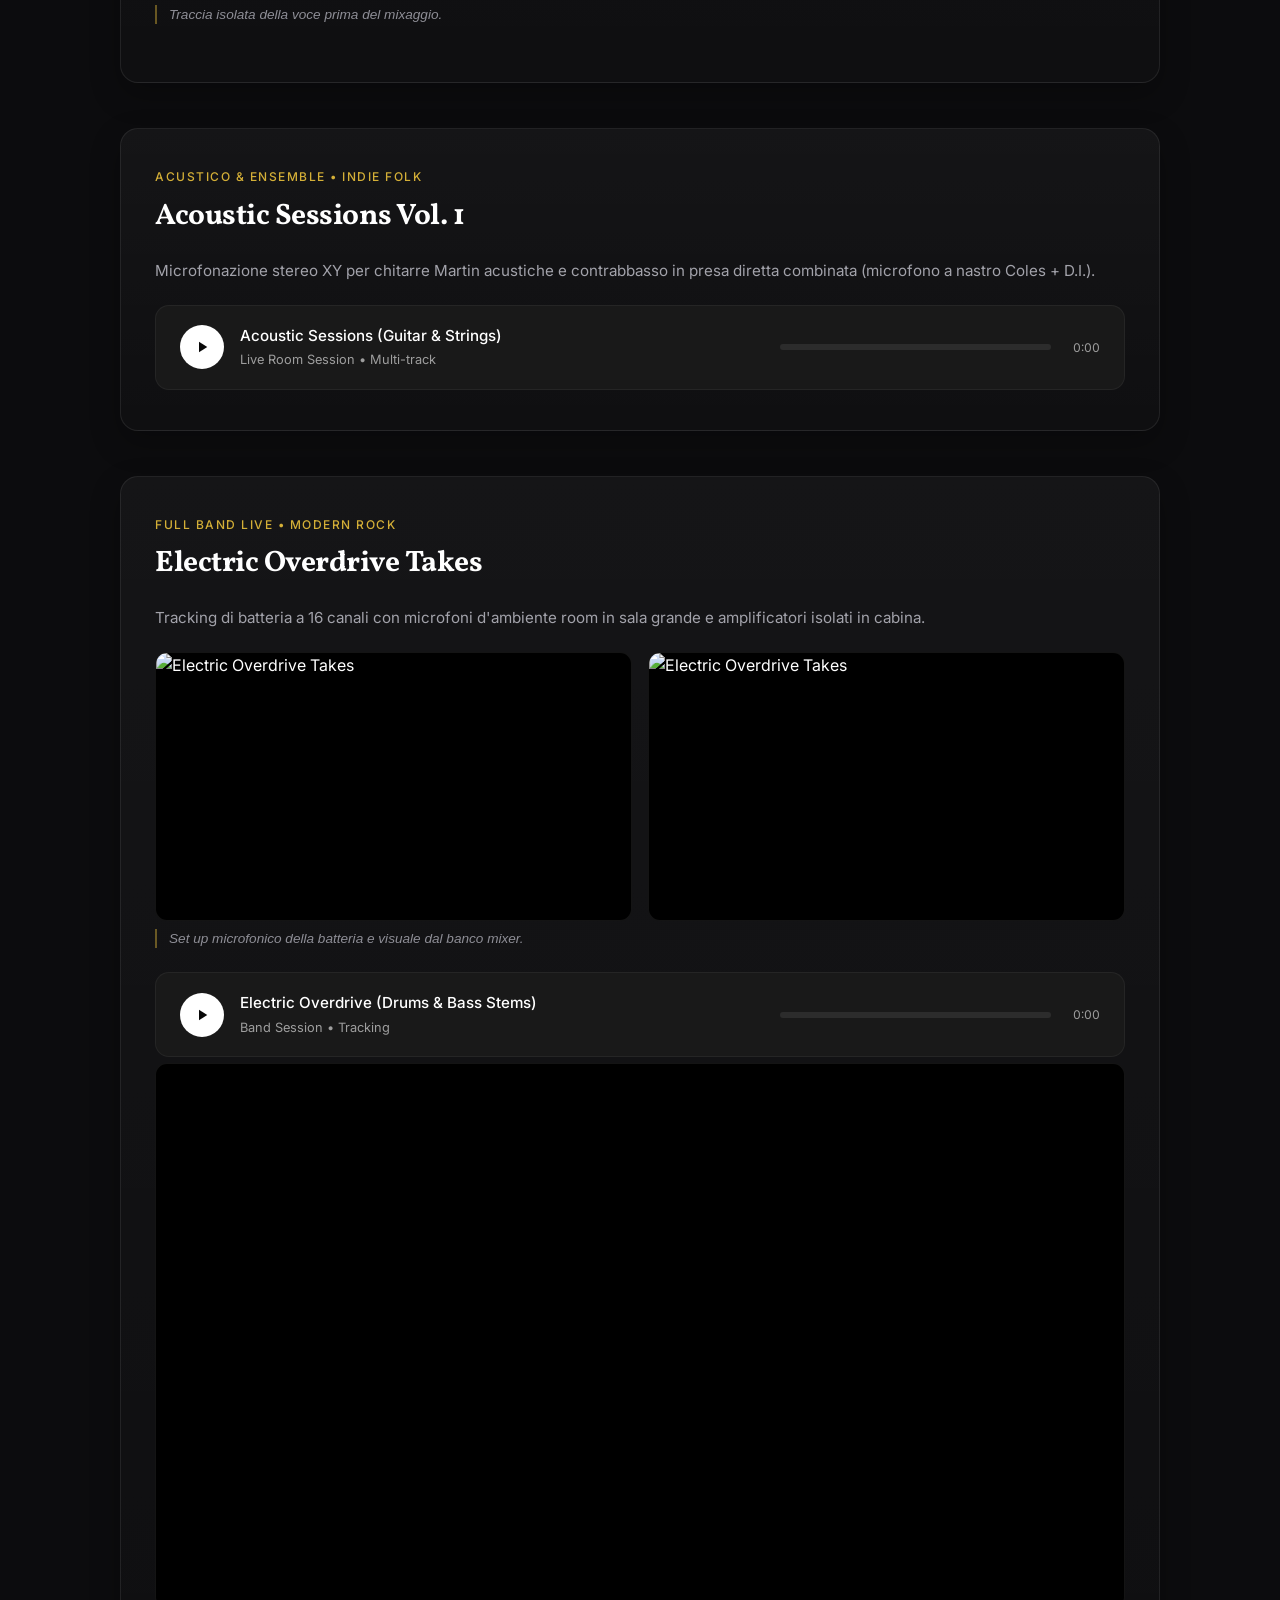
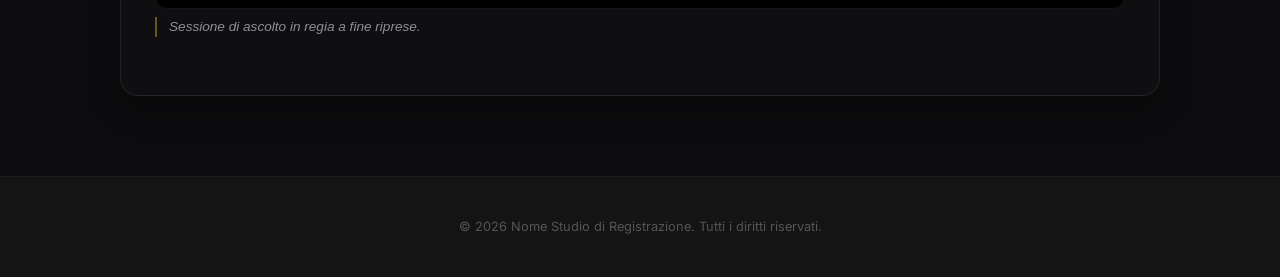
==== commit 80a069c6: "Update recording.html" ====
--- a/servizi/recording.html
+++ b/servizi/recording.html
@@ -13,7 +13,10 @@
     <!-- File CSS dedicato ai servizi -->
     <link rel="stylesheet" href="servizi.css">
 
-    <!-- STILI DEDICATI ALLA SEZIONE PORTFOLIO PROGETTI -->
+    <!-- COLLEGAMENTO ESCLUSIVO AI DATI DI QUESTA PAGINA -->
+    <script src="recording.js"></script>
+
+    <!-- STILI DEDICATI AL PORTFOLIO DINAMICO E RESPONSIVE -->
     <style>
         /* Portfolio Wrapper & Header */
         .portfolio-section {
@@ -33,7 +36,7 @@
             font-size: 0.85rem;
             letter-spacing: 2px;
             text-transform: uppercase;
-            color: #d4af37; /* Accento dorato / caldo studio */
+            color: #d4af37; /* Tonalità oro studio */
             margin-bottom: 8px;
         }
 
@@ -66,7 +69,7 @@
             background: linear-gradient(180deg, rgba(255, 255, 255, 0.04) 0%, rgba(255, 255, 255, 0.015) 100%);
             border: 1px solid rgba(255, 255, 255, 0.08);
             border-radius: 18px;
-            padding: 32px;
+            padding: 34px;
             transition: border-color 0.3s ease, box-shadow 0.3s ease;
             box-shadow: 0 12px 30px rgba(0, 0, 0, 0.25);
         }
@@ -76,7 +79,6 @@
             box-shadow: 0 16px 40px rgba(0, 0, 0, 0.4);
         }
 
-        /* Testata Progetto (Titolo & Descrizione) */
         .project-meta-tag {
             display: inline-block;
             font-family: 'Inter', sans-serif;
@@ -91,43 +93,50 @@
         .project-heading {
             font-family: 'Vollkorn', serif;
             font-size: 1.85rem;
-            margin: 0 0 10px 0;
+            margin: 0 0 18px 0;
             color: #fff;
             letter-spacing: -0.5px;
         }
 
-        .project-summary {
+        /* Testo / Paragrafo Libero */
+        .block-text {
             font-family: 'Inter', sans-serif;
             font-size: 0.95rem;
-            line-height: 1.6;
+            line-height: 1.65;
             color: #a2a2aa;
-            margin: 0 0 24px 0;
-            max-width: 850px;
-        }
-
-        /* Audio Player Integration */
-        .project-audio-container {
-            margin-bottom: 24px;
-        }
-
-        /* Media Grid (Immagine + Video affiancati) */
-        .project-media-row {
-            display: grid;
-            grid-template-columns: 1fr 1fr;
-            gap: 20px;
-        }
-
-        .media-box {
-            position: relative;
+            margin: 0 0 22px 0;
+        }
+
+        /* Didascalie sotto ad audio, foto o video */
+        .block-caption {
+            font-family: 'Inter', sans-serif;
+            font-size: 0.85rem;
+            color: #8e8e96;
+            line-height: 1.45;
+            margin: 8px 0 24px 0;
+            padding-left: 12px;
+            border-left: 2px solid rgba(212, 175, 55, 0.45);
+            font-style: italic;
+        }
+
+        /* Contenitore Audio */
+        .block-audio-wrap {
+            margin-bottom: 6px;
+        }
+
+        /* 1 SOLO VIDEO / 1 SOLA FOTO: 100% di larghezza su Desktop */
+        .media-single {
+            width: 100%;
             border-radius: 12px;
             overflow: hidden;
             aspect-ratio: 16 / 9;
             background: #000;
-            border: 1px solid rgba(255, 255, 255, 0.06);
-        }
-
-        /* Immagine */
-        .project-photo {
+            border: 1px solid rgba(255, 255, 255, 0.08);
+            position: relative;
+            margin-bottom: 4px;
+        }
+
+        .media-single img {
             width: 100%;
             height: 100%;
             object-fit: cover;
@@ -135,12 +144,11 @@
             transition: transform 0.5s ease;
         }
 
-        .project-showcase-card:hover .project-photo {
-            transform: scale(1.03);
-        }
-
-        /* Video YouTube */
-        .project-video iframe {
+        .project-showcase-card:hover .media-single img {
+            transform: scale(1.02);
+        }
+
+        .media-single iframe {
             position: absolute;
             top: 0;
             left: 0;
@@ -150,23 +158,96 @@
             display: block;
         }
 
-        /* Responsive Mobile & Tablet */
+        /* 2 O PIÙ VIDEO / FOTO: Griglia a Colonne su Desktop */
+        .media-grid-multiple {
+            display: grid;
+            grid-template-columns: repeat(auto-fit, minmax(280px, 1fr));
+            gap: 16px;
+            width: 100%;
+            margin-bottom: 4px;
+        }
+
+        .media-grid-item {
+            position: relative;
+            aspect-ratio: 16 / 9;
+            border-radius: 12px;
+            overflow: hidden;
+            background: #000;
+            border: 1px solid rgba(255, 255, 255, 0.08);
+        }
+
+        .media-grid-item img {
+            width: 100%;
+            height: 100%;
+            object-fit: cover;
+            display: block;
+            transition: transform 0.5s ease;
+        }
+
+        .project-showcase-card:hover .media-grid-item img {
+            transform: scale(1.03);
+        }
+
+        .media-grid-item iframe {
+            position: absolute;
+            top: 0;
+            left: 0;
+            width: 100%;
+            height: 100%;
+            border: none;
+            display: block;
+        }
+
+        /* =======================================================
+           RESPONSIVE MOBILE: CARD A FILO SCHERMO (FULL-WIDTH)
+        ======================================================= */
         @media (max-width: 850px) {
-            .project-showcase-card {
-                padding: 22px;
+            .portfolio-section {
+                padding: 60px 0;
+            }
+
+            .portfolio-section .container {
+                padding-left: 0 !important;
+                padding-right: 0 !important;
+                max-width: 100% !important;
+            }
+
+            .portfolio-header {
+                padding: 0 18px;
+                margin-bottom: 35px;
             }
 
             .portfolio-title {
                 font-size: 2rem;
             }
 
+            .projects-wrapper {
+                padding: 0 !important;
+                gap: 25px;
+            }
+
+            .project-showcase-card {
+                border-radius: 0;
+                border-left: none;
+                border-right: none;
+                border-top: 1px solid rgba(255, 255, 255, 0.1);
+                border-bottom: 1px solid rgba(255, 255, 255, 0.1);
+                padding: 24px 16px;
+                box-shadow: none;
+            }
+
             .project-heading {
                 font-size: 1.5rem;
             }
 
-            .project-media-row {
-                grid-template-columns: 1fr; /* Sotto gli 850px si incolonnano: Audio -> Immagine -> Video */
-                gap: 16px;
+            /* Su mobile le griglie si incolonnano al 100% */
+            .media-grid-multiple {
+                grid-template-columns: 1fr;
+                gap: 14px;
+            }
+
+            .media-single, .media-grid-item {
+                border-radius: 10px;
             }
         }
     </style>
@@ -222,7 +303,7 @@
             </div>
         </section>
 
-        <!-- 4. I NOSTRI LAVORI (PORTFOLIO PROGETTI) -->
+        <!-- 4. I NOSTRI LAVORI (PORTFOLIO GENERATO DINAMICAMENTE DA recording.js) -->
         <section class="portfolio-section">
             <div class="container">
                 <div class="portfolio-header">
@@ -231,201 +312,8 @@
                     <p class="portfolio-desc">Esplora le sessioni, ascolta le registrazioni in alta fedeltà e guarda i video realizzati nel nostro studio.</p>
                 </div>
 
-                <!-- LISTA PROGETTI -->
-                <div class="projects-wrapper">
-
-                    <!-- ==============================================
-                         PROGETTO 1
-                    ============================================== -->
-                    <article class="project-showcase-card">
-                        <!-- 1. Titolo e Tag -->
-                        <span class="project-meta-tag">Sessione Acustica • R&B / Soul</span>
-                        <h3 class="project-heading">Midnight Session (Vocal & Piano)</h3>
-
-                        <!-- 2. Breve Descrizione -->
-                        <p class="project-summary">
-                            Registrazione in presa diretta con pianoforte a coda Steinway ripreso in configurazione stereo Blumlein e voce solista catturata tramite microfono valvolare Neumann U67 e preamp analogico Neve 1073.
-                        </p>
-
-                        <!-- 3. Audio Player Custom -->
-                        <div class="project-audio-container">
-                            <div class="custom-audio-card" data-audio="https://www.soundhelix.com/examples/mp3/SoundHelix-Song-1.mp3">
-                                <div class="track-left">
-                                    <button type="button" class="play-btn" aria-label="Riproduci">
-                                        <svg class="play-icon" viewBox="0 0 24 24" fill="currentColor"><path d="M8 5v14l11-7z"/></svg>
-                                        <svg class="pause-icon" viewBox="0 0 24 24" fill="currentColor"><path d="M6 19h4V5H6v14zm8-14v14h4V5h-4z"/></svg>
-                                    </button>
-                                    <div class="track-info">
-                                        <span class="track-name">Midnight Session (Vocal & Piano)</span>
-                                        <span class="track-artist">Take #03 • Master Raw</span>
-                                    </div>
-                                </div>
-                                <div class="track-timeline">
-                                    <div class="progress-bar-container">
-                                        <div class="progress-fill"></div>
-                                    </div>
-                                    <span class="track-time">0:00</span>
-                                </div>
-                            </div>
-                        </div>
-
-                        <!-- 4. Immagine & 5. Video (Affiancati su Desktop, Incolonnati su Mobile) -->
-                        <div class="project-media-row">
-                            <!-- Immagine di Default -->
-                            <div class="media-box">
-                                <img src="https://images.unsplash.com/photo-1511671782779-c97d3d27a1d4?q=80&w=900&auto=format&fit=crop" alt="Sessione di registrazione pianoforte" class="project-photo">
-                            </div>
-
-                            <!-- Video YouTube Embed -->
-                            <div class="media-box project-video">
-                                <!-- Sostituisci "4Tr0otuiQuU" con l'ID effettivo del tuo video YouTube -->
-                                <iframe src="https://www.youtube-nocookie.com/embed/4Tr0otuiQuU?rel=0&modestbranding=1" title="Video Sessione 1" allow="accelerometer; autoplay; clipboard-write; encrypted-media; gyroscope; picture-in-picture; web-share" allowfullscreen></iframe>
-                            </div>
-                        </div>
-                    </article>
-
-
-                    <!-- ==============================================
-                         PROGETTO 2
-                    ============================================== -->
-                    <article class="project-showcase-card">
-                        <!-- 1. Titolo e Tag -->
-                        <span class="project-meta-tag">Vocal Booth • Urban / Hip-Hop</span>
-                        <h3 class="project-heading">Urban Raw Takes</h3>
-
-                        <!-- 2. Breve Descrizione -->
-                        <p class="project-summary">
-                            Tracciamento vocale ad alta definizione per strofe e raddoppi. Catena di registrazione con compressore valvolare Tube-Tech CL1B per un suono compatto, cristallino e perfettamente controllato sulle basse.
-                        </p>
-
-                        <!-- 3. Audio Player Custom -->
-                        <div class="project-audio-container">
-                            <div class="custom-audio-card" data-audio="https://www.soundhelix.com/examples/mp3/SoundHelix-Song-2.mp3">
-                                <div class="track-left">
-                                    <button type="button" class="play-btn" aria-label="Riproduci">
-                                        <svg class="play-icon" viewBox="0 0 24 24" fill="currentColor"><path d="M8 5v14l11-7z"/></svg>
-                                        <svg class="pause-icon" viewBox="0 0 24 24" fill="currentColor"><path d="M6 19h4V5H6v14zm8-14v14h4V5h-4z"/></svg>
-                                    </button>
-                                    <div class="track-info">
-                                        <span class="track-name">Urban Raw Takes (Main & Adlibs)</span>
-                                        <span class="track-artist">Studio Recording Session</span>
-                                    </div>
-                                </div>
-                                <div class="track-timeline">
-                                    <div class="progress-bar-container">
-                                        <div class="progress-fill"></div>
-                                    </div>
-                                    <span class="track-time">0:00</span>
-                                </div>
-                            </div>
-                        </div>
-
-                        <!-- 4. Immagine & 5. Video -->
-                        <div class="project-media-row">
-                            <div class="media-box">
-                                <img src="https://images.unsplash.com/photo-1598488035139-bdbb2231ce04?q=80&w=900&auto=format&fit=crop" alt="Consolle e mixing desk" class="project-photo">
-                            </div>
-                            <div class="media-box project-video">
-                                <iframe src="https://www.youtube-nocookie.com/embed/4Tr0otuiQuU?rel=0&modestbranding=1" title="Video Sessione 2" allow="accelerometer; autoplay; clipboard-write; encrypted-media; gyroscope; picture-in-picture; web-share" allowfullscreen></iframe>
-                            </div>
-                        </div>
-                    </article>
-
-
-                    <!-- ==============================================
-                         PROGETTO 3
-                    ============================================== -->
-                    <article class="project-showcase-card">
-                        <!-- 1. Titolo e Tag -->
-                        <span class="project-meta-tag">Acustico & Ensemble • Indie Folk</span>
-                        <h3 class="project-heading">Acoustic Sessions Vol. 1</h3>
-
-                        <!-- 2. Breve Descrizione -->
-                        <p class="project-summary">
-                            Microfonazione stereo XY per due chitarre acustiche Martin D-28, contrabbasso in presa combinata D.I. + microfono a nastro Coles 4038 per preservare il legno e il calore della stanza.
-                        </p>
-
-                        <!-- 3. Audio Player Custom -->
-                        <div class="project-audio-container">
-                            <div class="custom-audio-card" data-audio="https://www.soundhelix.com/examples/mp3/SoundHelix-Song-3.mp3">
-                                <div class="track-left">
-                                    <button type="button" class="play-btn" aria-label="Riproduci">
-                                        <svg class="play-icon" viewBox="0 0 24 24" fill="currentColor"><path d="M8 5v14l11-7z"/></svg>
-                                        <svg class="pause-icon" viewBox="0 0 24 24" fill="currentColor"><path d="M6 19h4V5H6v14zm8-14v14h4V5h-4z"/></svg>
-                                    </button>
-                                    <div class="track-info">
-                                        <span class="track-name">Acoustic Sessions (Guitar & Strings)</span>
-                                        <span class="track-artist">Live Room Session • Multi-track</span>
-                                    </div>
-                                </div>
-                                <div class="track-timeline">
-                                    <div class="progress-bar-container">
-                                        <div class="progress-fill"></div>
-                                    </div>
-                                    <span class="track-time">0:00</span>
-                                </div>
-                            </div>
-                        </div>
-
-                        <!-- 4. Immagine & 5. Video -->
-                        <div class="project-media-row">
-                            <div class="media-box">
-                                <img src="https://images.unsplash.com/photo-1514525253161-7a46d19cd819?q=80&w=900&auto=format&fit=crop" alt="Microfoni e strumenti acustici" class="project-photo">
-                            </div>
-                            <div class="media-box project-video">
-                                <iframe src="https://www.youtube-nocookie.com/embed/4Tr0otuiQuU?rel=0&modestbranding=1" title="Video Sessione 3" allow="accelerometer; autoplay; clipboard-write; encrypted-media; gyroscope; picture-in-picture; web-share" allowfullscreen></iframe>
-                            </div>
-                        </div>
-                    </article>
-
-
-                    <!-- ==============================================
-                         PROGETTO 4
-                    ============================================== -->
-                    <article class="project-showcase-card">
-                        <!-- 1. Titolo e Tag -->
-                        <span class="project-meta-tag">Full Band Live • Modern Rock</span>
-                        <h3 class="project-heading">Electric Overdrive Takes</h3>
-
-                        <!-- 2. Breve Descrizione -->
-                        <p class="project-summary">
-                            Tracking di batteria completa a 16 canali con microfoni room d'ambiente e testate valvolari Marshall/Vox collocate negli iso-booth per la massima separazione acustica senza perdere l'energia del gruppo.
-                        </p>
-
-                        <!-- 3. Audio Player Custom -->
-                        <div class="project-audio-container">
-                            <div class="custom-audio-card" data-audio="https://www.soundhelix.com/examples/mp3/SoundHelix-Song-1.mp3">
-                                <div class="track-left">
-                                    <button type="button" class="play-btn" aria-label="Riproduci">
-                                        <svg class="play-icon" viewBox="0 0 24 24" fill="currentColor"><path d="M8 5v14l11-7z"/></svg>
-                                        <svg class="pause-icon" viewBox="0 0 24 24" fill="currentColor"><path d="M6 19h4V5H6v14zm8-14v14h4V5h-4z"/></svg>
-                                    </button>
-                                    <div class="track-info">
-                                        <span class="track-name">Electric Overdrive (Drums & Bass Stems)</span>
-                                        <span class="track-artist">Band Session • Tracking</span>
-                                    </div>
-                                </div>
-                                <div class="track-timeline">
-                                    <div class="progress-bar-container">
-                                        <div class="progress-fill"></div>
-                                    </div>
-                                    <span class="track-time">0:00</span>
-                                </div>
-                            </div>
-                        </div>
-
-                        <!-- 4. Immagine & 5. Video -->
-                        <div class="project-media-row">
-                            <div class="media-box">
-                                <img src="https://images.unsplash.com/photo-1519892300165-cb5542fb47c7?q=80&w=900&auto=format&fit=crop" alt="Batteria in studio di registrazione" class="project-photo">
-                            </div>
-                            <div class="media-box project-video">
-                                <iframe src="https://www.youtube-nocookie.com/embed/4Tr0otuiQuU?rel=0&modestbranding=1" title="Video Sessione 4" allow="accelerometer; autoplay; clipboard-write; encrypted-media; gyroscope; picture-in-picture; web-share" allowfullscreen></iframe>
-                            </div>
-                        </div>
-                    </article>
-
-                </div>
+                <!-- CONTENITORE DINAMICO PROGETTI -->
+                <div class="projects-wrapper" id="projectsContainer"></div>
             </div>
         </section>
 
@@ -436,10 +324,127 @@
         <p>&copy; 2026 Nome Studio di Registrazione. Tutti i diritti riservati.</p>
     </footer>
 
-    <!-- SCRIPT AUDIO PLAYER + PARALLASSE MOBILE -->
+    <!-- SCRIPT DI GENERAZIONE BLOCCHI + LOGICA AUDIO PLAYER + PARALLASSE -->
     <script>
         document.addEventListener('DOMContentLoaded', () => {
-            // 1. GESTIONE AUDIO PLAYER MULTIPLI
+
+            // 1. GENERAZIONE DEI BLOCCHI DINAMICI DAL FILE JS COLLEGATO
+            const container = document.getElementById('projectsContainer');
+
+            if (typeof listaProgetti !== 'undefined' && container) {
+                let htmlOutput = '';
+
+                listaProgetti.forEach(progetto => {
+                    let blocksHtml = '';
+
+                    if (progetto.blocchi && progetto.blocchi.length > 0) {
+                        progetto.blocchi.forEach(b => {
+                            
+                            // A. TESTO
+                            if (b.tipo === 'testo') {
+                                blocksHtml += `<p class="block-text">${b.testo}</p>`;
+                            }
+
+                            // B. AUDIO
+                            else if (b.tipo === 'audio') {
+                                blocksHtml += `
+                                    <div class="block-audio-wrap">
+                                        <div class="custom-audio-card" data-audio="${b.file}">
+                                            <div class="track-left">
+                                                <button type="button" class="play-btn" aria-label="Riproduci">
+                                                    <svg class="play-icon" viewBox="0 0 24 24" fill="currentColor"><path d="M8 5v14l11-7z"/></svg>
+                                                    <svg class="pause-icon" viewBox="0 0 24 24" fill="currentColor"><path d="M6 19h4V5H6v14zm8-14v14h4V5h-4z"/></svg>
+                                                </button>
+                                                <div class="track-info">
+                                                    <span class="track-name">${b.nome}</span>
+                                                    <span class="track-artist">${b.dettagli || ''}</span>
+                                                </div>
+                                            </div>
+                                            <div class="track-timeline">
+                                                <div class="progress-bar-container">
+                                                    <div class="progress-fill"></div>
+                                                </div>
+                                                <span class="track-time">0:00</span>
+                                            </div>
+                                        </div>
+                                    </div>
+                                    ${b.didascalia ? `<div class="block-caption">${b.didascalia}</div>` : ''}
+                                `;
+                            }
+
+                            // C. VIDEO YOUTUBE
+                            else if (b.tipo === 'video') {
+                                const ids = Array.isArray(b.id) ? b.id : [b.id];
+                                
+                                if (ids.length === 1) {
+                                    // 1 solo video -> 100% di larghezza
+                                    blocksHtml += `
+                                        <div class="media-single">
+                                            <iframe src="https://www.youtube-nocookie.com/embed/${ids[0]}?rel=0&modestbranding=1" title="Video" allow="accelerometer; autoplay; clipboard-write; encrypted-media; gyroscope; picture-in-picture; web-share" allowfullscreen></iframe>
+                                        </div>
+                                    `;
+                                } else {
+                                    // 2 o più video -> Griglia affiancata su desktop
+                                    blocksHtml += `
+                                        <div class="media-grid-multiple">
+                                            ${ids.map(id => `
+                                                <div class="media-grid-item">
+                                                    <iframe src="https://www.youtube-nocookie.com/embed/${id}?rel=0&modestbranding=1" title="Video" allow="accelerometer; autoplay; clipboard-write; encrypted-media; gyroscope; picture-in-picture; web-share" allowfullscreen></iframe>
+                                                </div>
+                                            `).join('')}
+                                        </div>
+                                    `;
+                                }
+                                if (b.didascalia) {
+                                    blocksHtml += `<div class="block-caption">${b.didascalia}</div>`;
+                                }
+                            }
+
+                            // D. IMMAGINI
+                            else if (b.tipo === 'immagine') {
+                                const urls = Array.isArray(b.url) ? b.url : [b.url];
+
+                                if (urls.length === 1) {
+                                    // 1 sola immagine -> 100% di larghezza
+                                    blocksHtml += `
+                                        <div class="media-single">
+                                            <img src="${urls[0]}" alt="${progetto.titolo}">
+                                        </div>
+                                    `;
+                                } else {
+                                    // 2 o più immagini -> Griglia affiancata su desktop
+                                    blocksHtml += `
+                                        <div class="media-grid-multiple">
+                                            ${urls.map(imgSrc => `
+                                                <div class="media-grid-item">
+                                                    <img src="${imgSrc}" alt="${progetto.titolo}">
+                                                </div>
+                                            `).join('')}
+                                        </div>
+                                    `;
+                                }
+                                if (b.didascalia) {
+                                    blocksHtml += `<div class="block-caption">${b.didascalia}</div>`;
+                                }
+                            }
+
+                        });
+                    }
+
+                    // Card del Progetto Completa
+                    htmlOutput += `
+                        <article class="project-showcase-card">
+                            ${progetto.tag ? `<span class="project-meta-tag">${progetto.tag}</span>` : ''}
+                            <h3 class="project-heading">${progetto.titolo}</h3>
+                            ${blocksHtml}
+                        </article>
+                    `;
+                });
+
+                container.innerHTML = htmlOutput;
+            }
+
+            // 2. GESTIONE AUDIO PLAYER (Attivazione automatica su tutte le card generate)
             const cards = document.querySelectorAll('.custom-audio-card');
             let currentPlayingAudio = null;
             let currentPlayingCard = null;
@@ -461,7 +466,6 @@
 
                 playBtn.addEventListener('click', () => {
                     if (audio.paused) {
-                        // Se c'è un altro brano in riproduzione, lo ferma
                         if (currentPlayingAudio && currentPlayingAudio !== audio) {
                             currentPlayingAudio.pause();
                             if (currentPlayingCard) currentPlayingCard.classList.remove('is-playing');
@@ -497,7 +501,7 @@
                 });
             });
 
-            // 2. PARALLASSE SU MOBILE PER LA FOTO DI COPERTINA
+            // 3. PARALLASSE SU MOBILE PER LA FOTO HERO
             const coverImg = document.querySelector('.service-cover-img');
             window.addEventListener('scroll', () => {
                 if (window.innerWidth <= 900 && coverImg) {
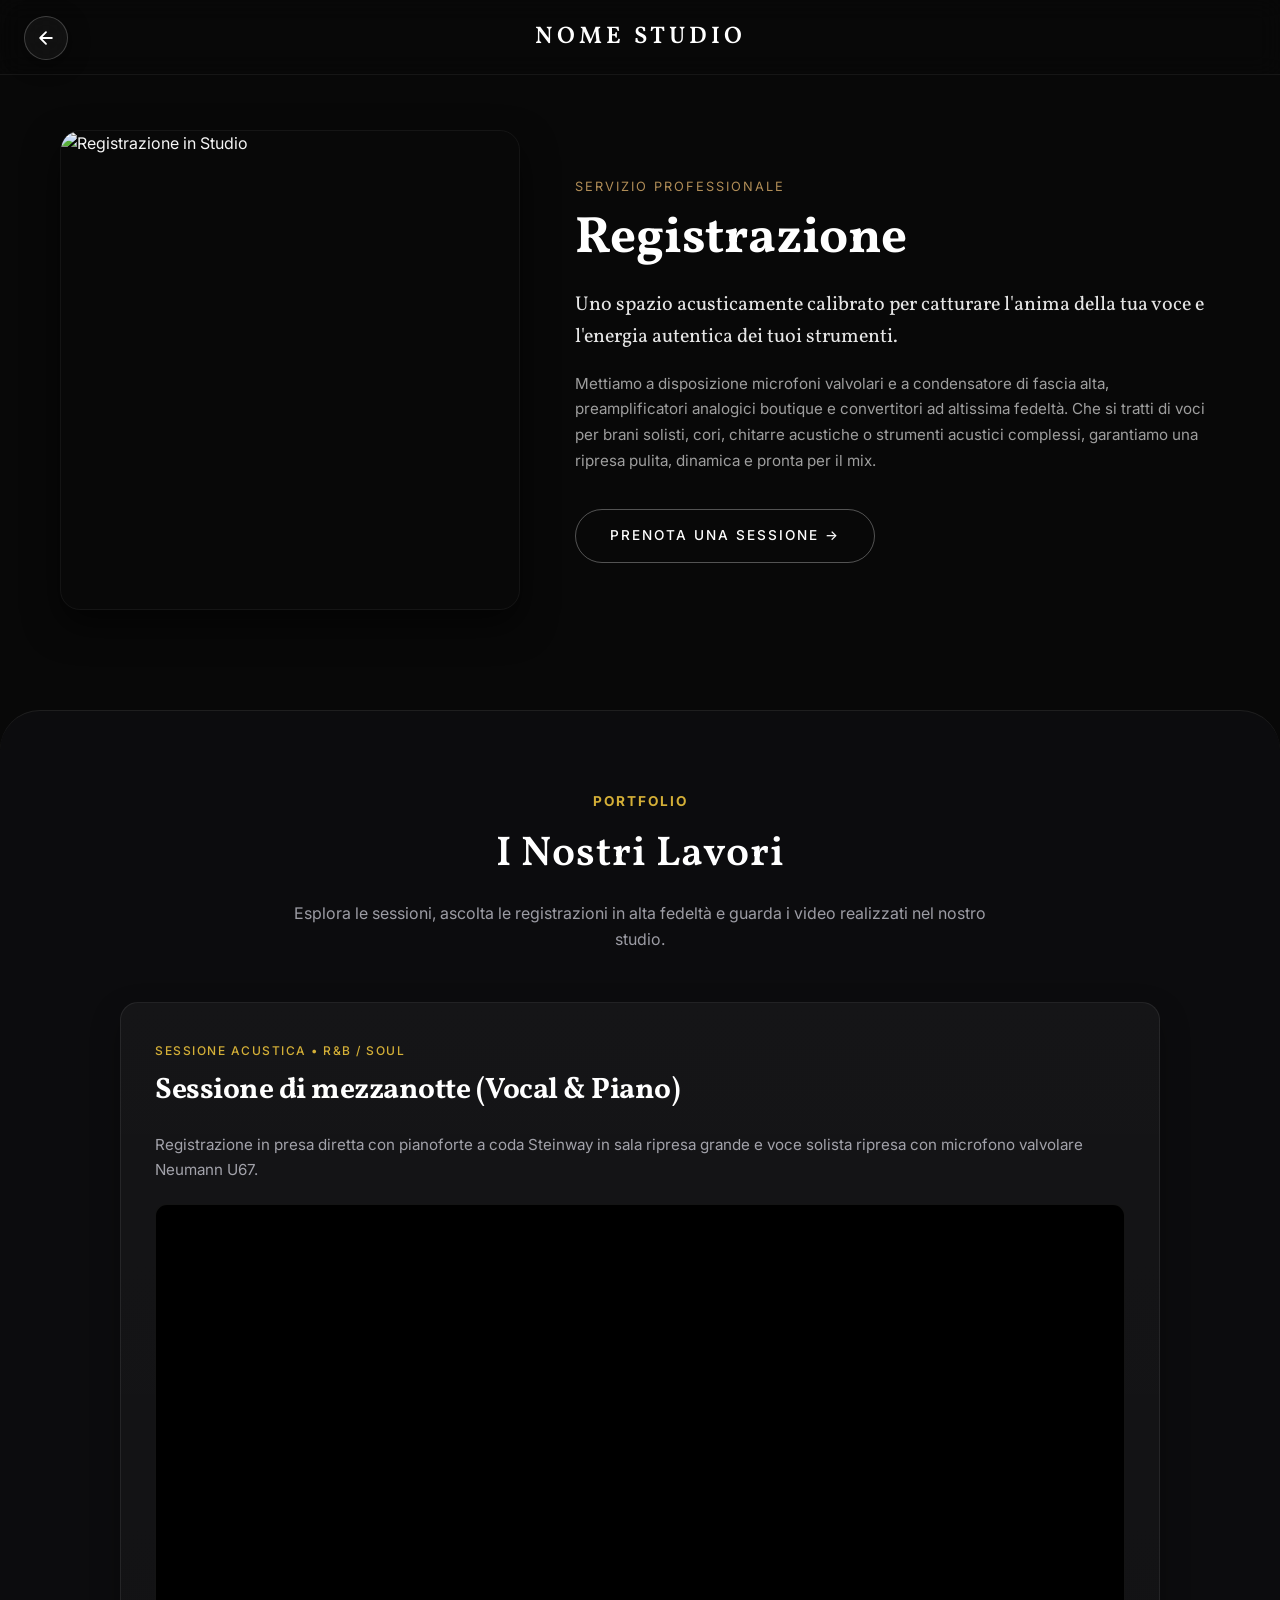
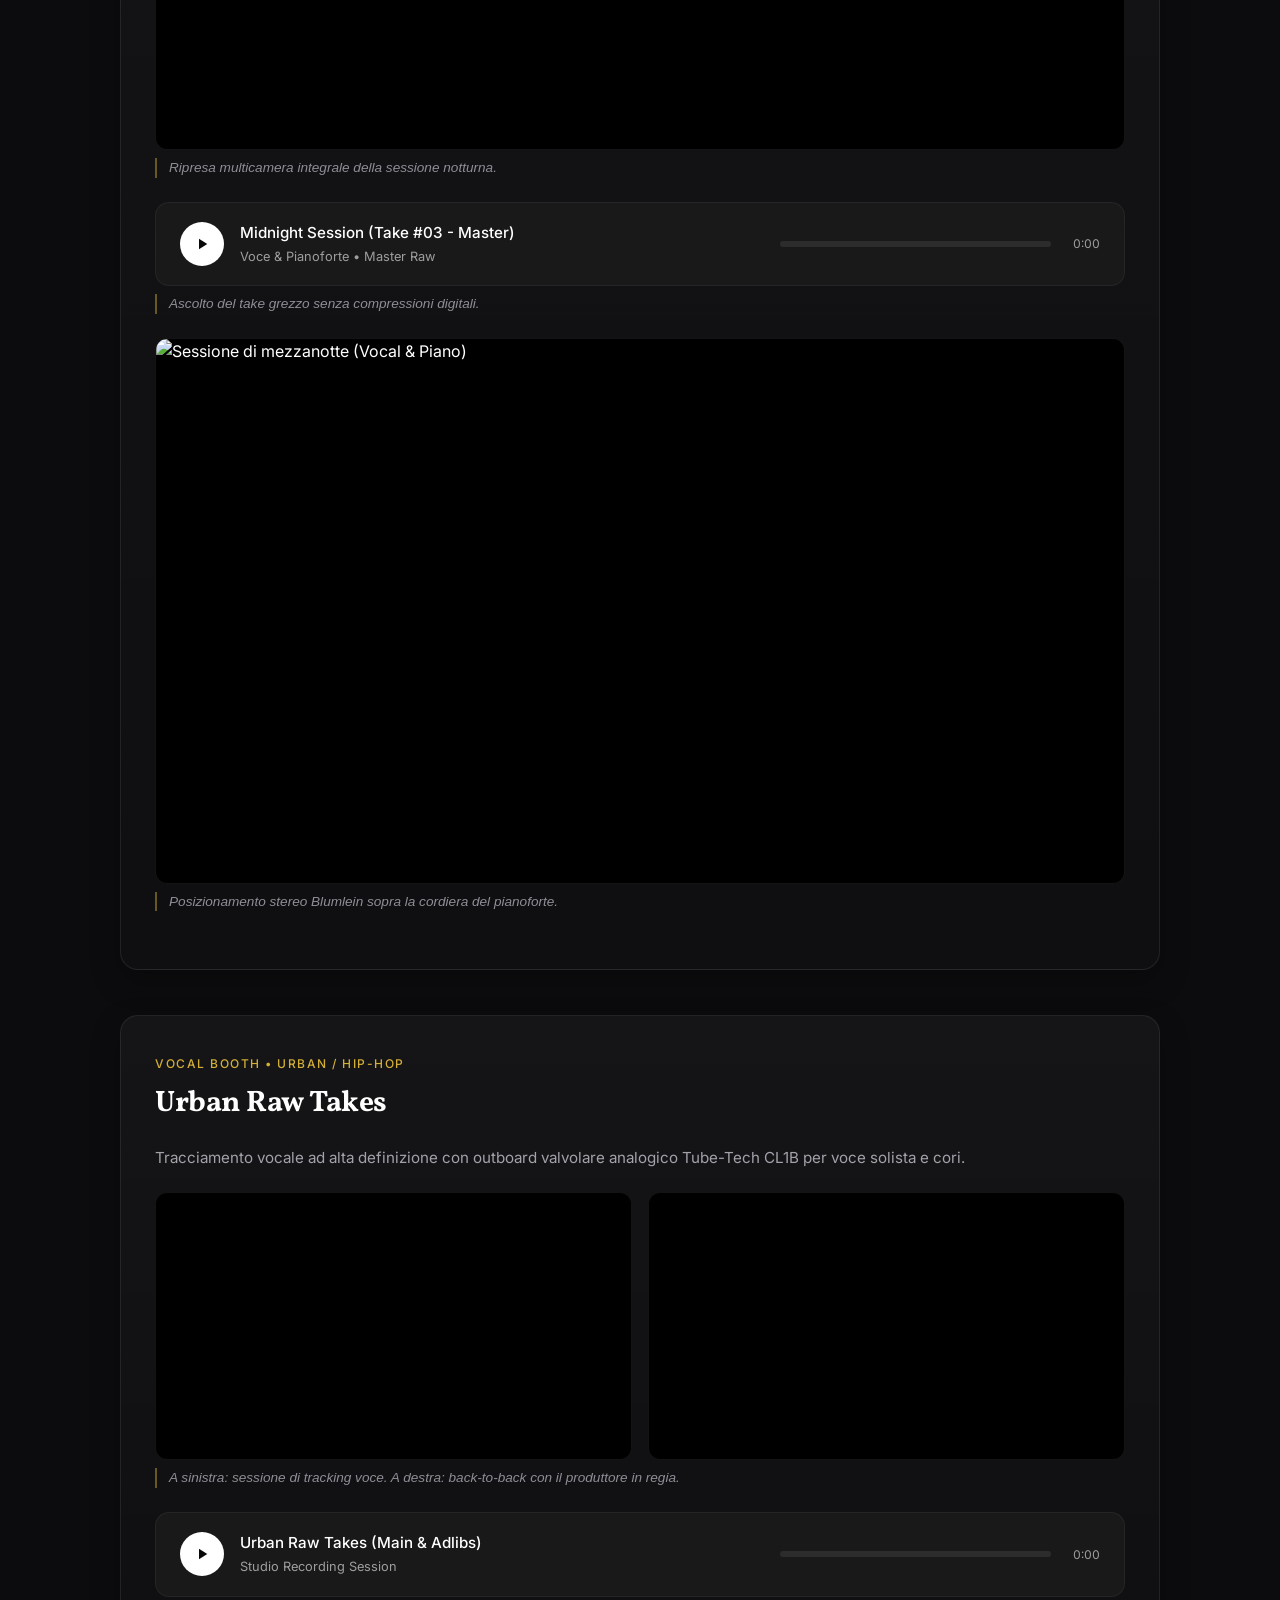
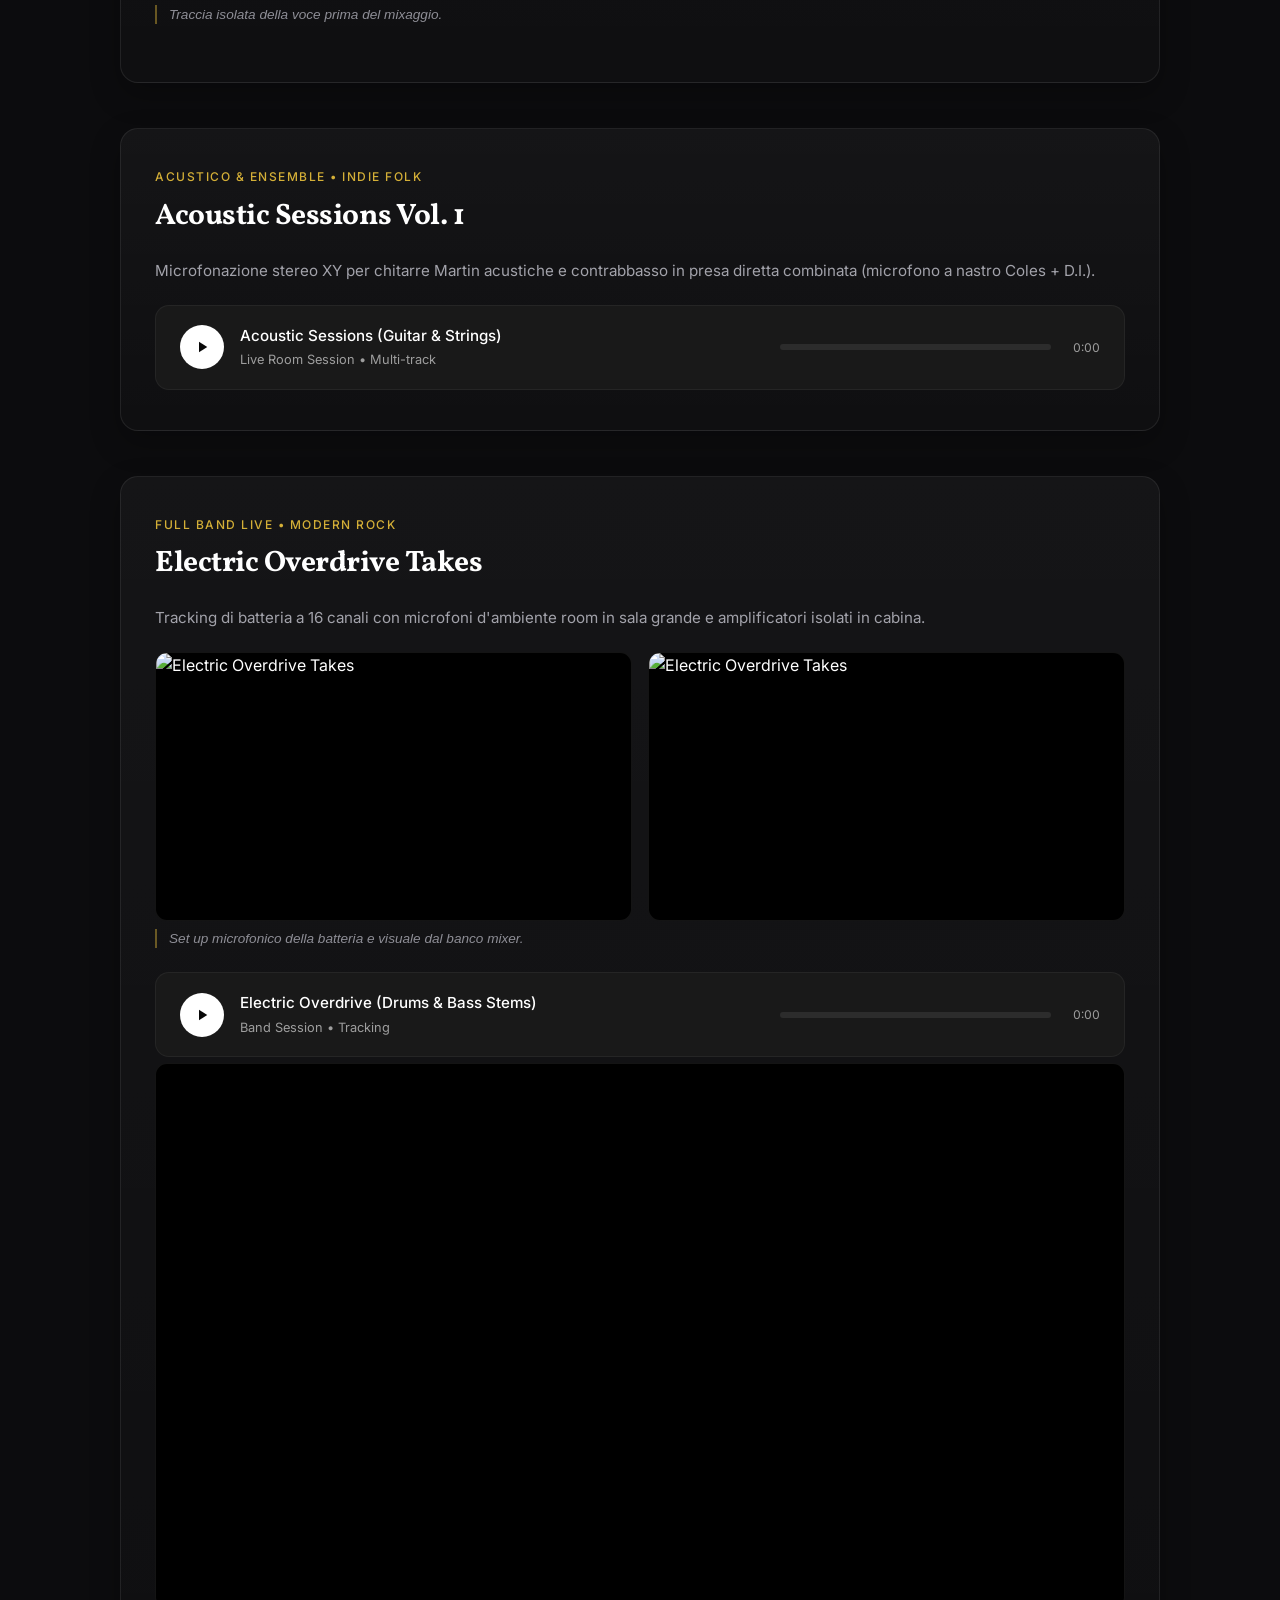
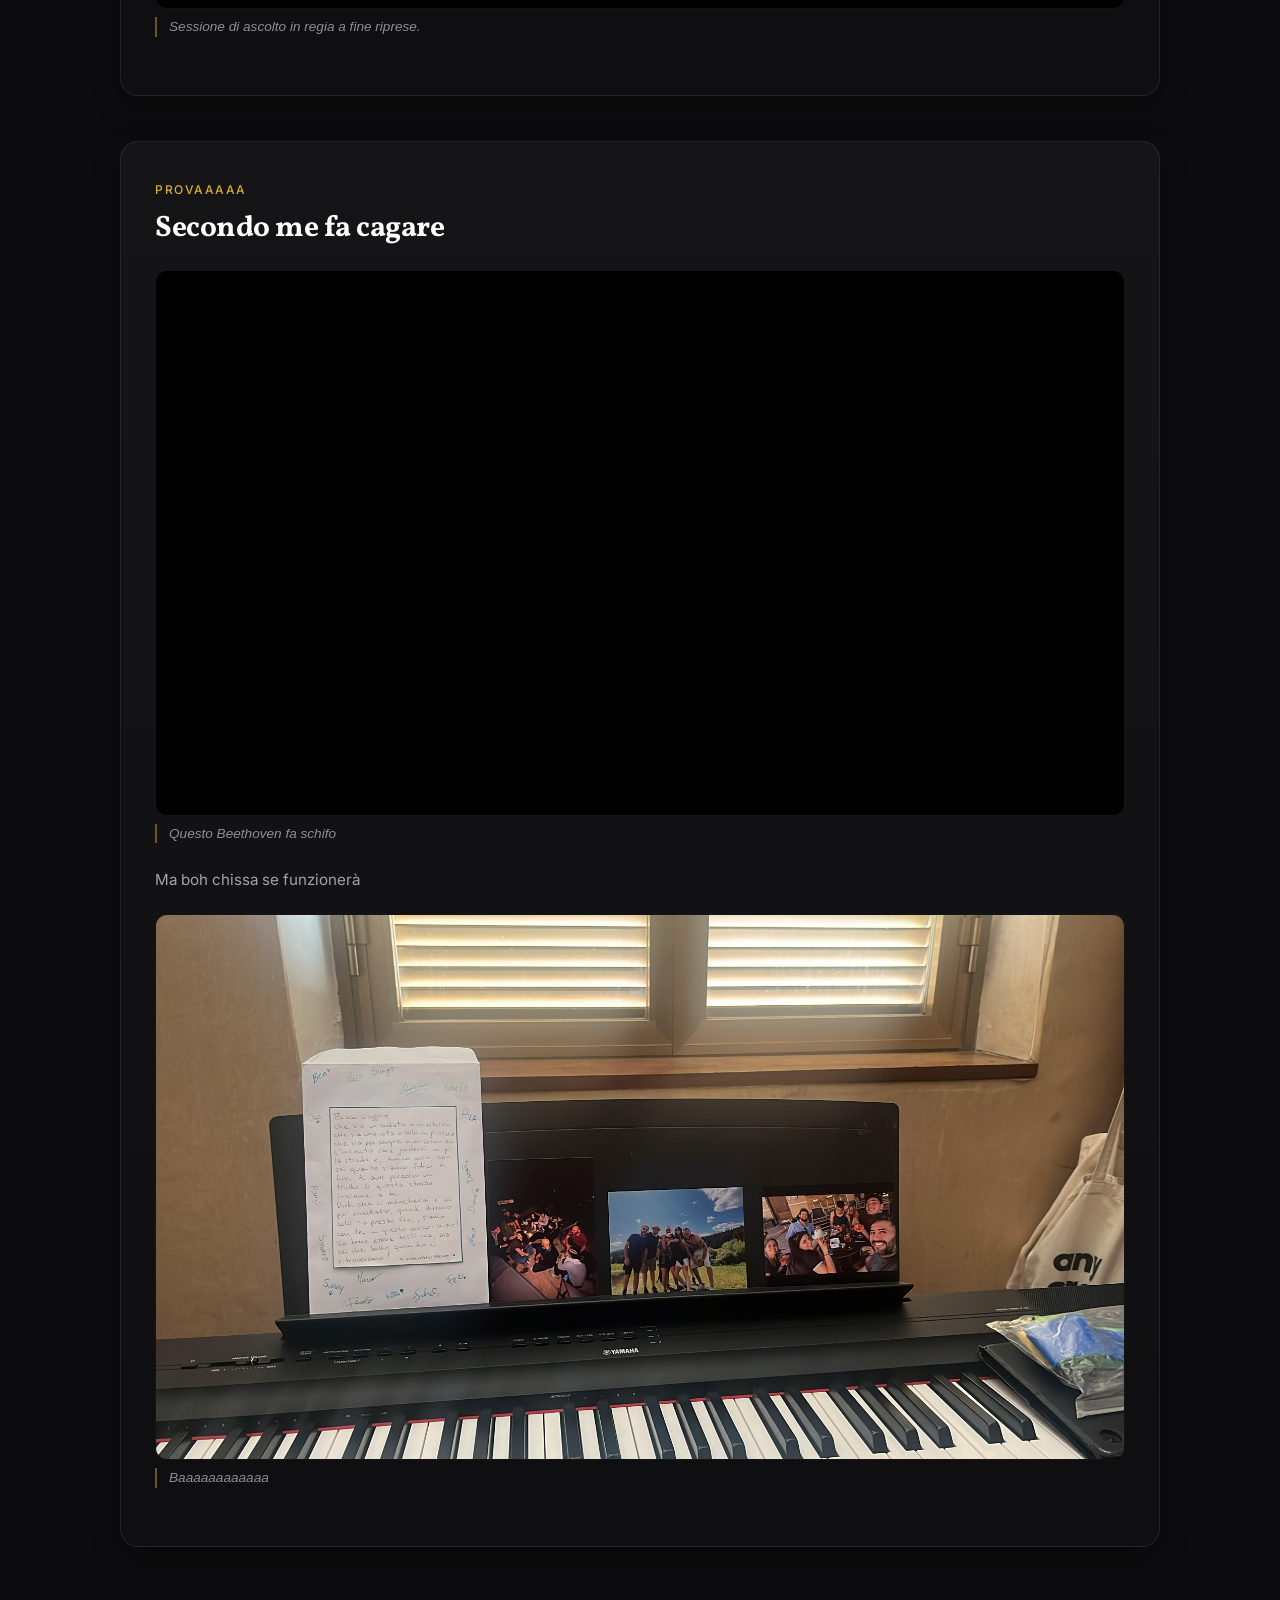
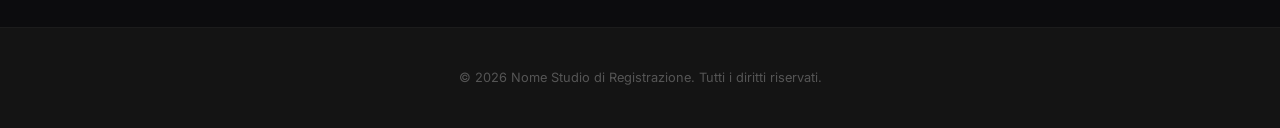
==== commit 3c5605e8: "Update recording.html" ====
--- a/servizi/recording.html
+++ b/servizi/recording.html
@@ -201,9 +201,12 @@
         /* =======================================================
            RESPONSIVE MOBILE: CARD A FILO SCHERMO (FULL-WIDTH)
         ======================================================= */
+        /* =======================================================
+           RESPONSIVE MOBILE: CARD DEFINITE E BEN SEPARATE
+        ======================================================= */
         @media (max-width: 850px) {
             .portfolio-section {
-                padding: 60px 0;
+                padding: 50px 0 70px 0;
             }
 
             .portfolio-section .container {
@@ -213,34 +216,50 @@
             }
 
             .portfolio-header {
-                padding: 0 18px;
-                margin-bottom: 35px;
+                padding: 0 20px;
+                margin-bottom: 40px;
             }
 
             .portfolio-title {
                 font-size: 2rem;
             }
 
+            /* 1. Stacco minimo dai bordi dello schermo + SPAZIO AMPIO tra i progetti */
             .projects-wrapper {
-                padding: 0 !important;
-                gap: 25px;
-            }
-
+                padding: 0 10px !important;  /* Lascia solo 10px a destra e sinistra */
+                gap: 55px;                  /* Distanza raddoppiata tra una card e l'altra */
+            }
+
+            /* 2. La card torna a essere un blocco chiuso e definito */
             .project-showcase-card {
-                border-radius: 0;
-                border-left: none;
-                border-right: none;
-                border-top: 1px solid rgba(255, 255, 255, 0.1);
-                border-bottom: 1px solid rgba(255, 255, 255, 0.1);
-                padding: 24px 16px;
-                box-shadow: none;
+                border-radius: 16px;         /* Angoli ben arrotondati */
+                border: 1px solid rgba(255, 255, 255, 0.12); /* Bordo visibile su TUTTI i 4 lati */
+                background: linear-gradient(180deg, rgba(255, 255, 255, 0.055) 0%, rgba(20, 20, 24, 0.95) 100%);
+                padding: 24px 14px;          /* Poco padding interno per lasciare grandi foto e video */
+                box-shadow: 0 14px 35px rgba(0, 0, 0, 0.6); /* Ombra che stacca la card dallo sfondo */
+            }
+
+            .project-meta-tag {
+                font-size: 0.7rem;
+                margin-bottom: 4px;
             }
 
             .project-heading {
-                font-size: 1.5rem;
-            }
-
-            /* Su mobile le griglie si incolonnano al 100% */
+                font-size: 1.55rem;
+                margin-bottom: 14px;
+            }
+
+            .block-text {
+                font-size: 0.9rem;
+                margin-bottom: 18px;
+            }
+
+            .block-caption {
+                font-size: 0.8rem;
+                margin: 8px 0 18px 0;
+            }
+
+            /* 3. I media mantengono la massima grandezza possibile */
             .media-grid-multiple {
                 grid-template-columns: 1fr;
                 gap: 14px;
@@ -248,6 +267,8 @@
 
             .media-single, .media-grid-item {
                 border-radius: 10px;
+            }
+        }
             }
         }
     </style>
